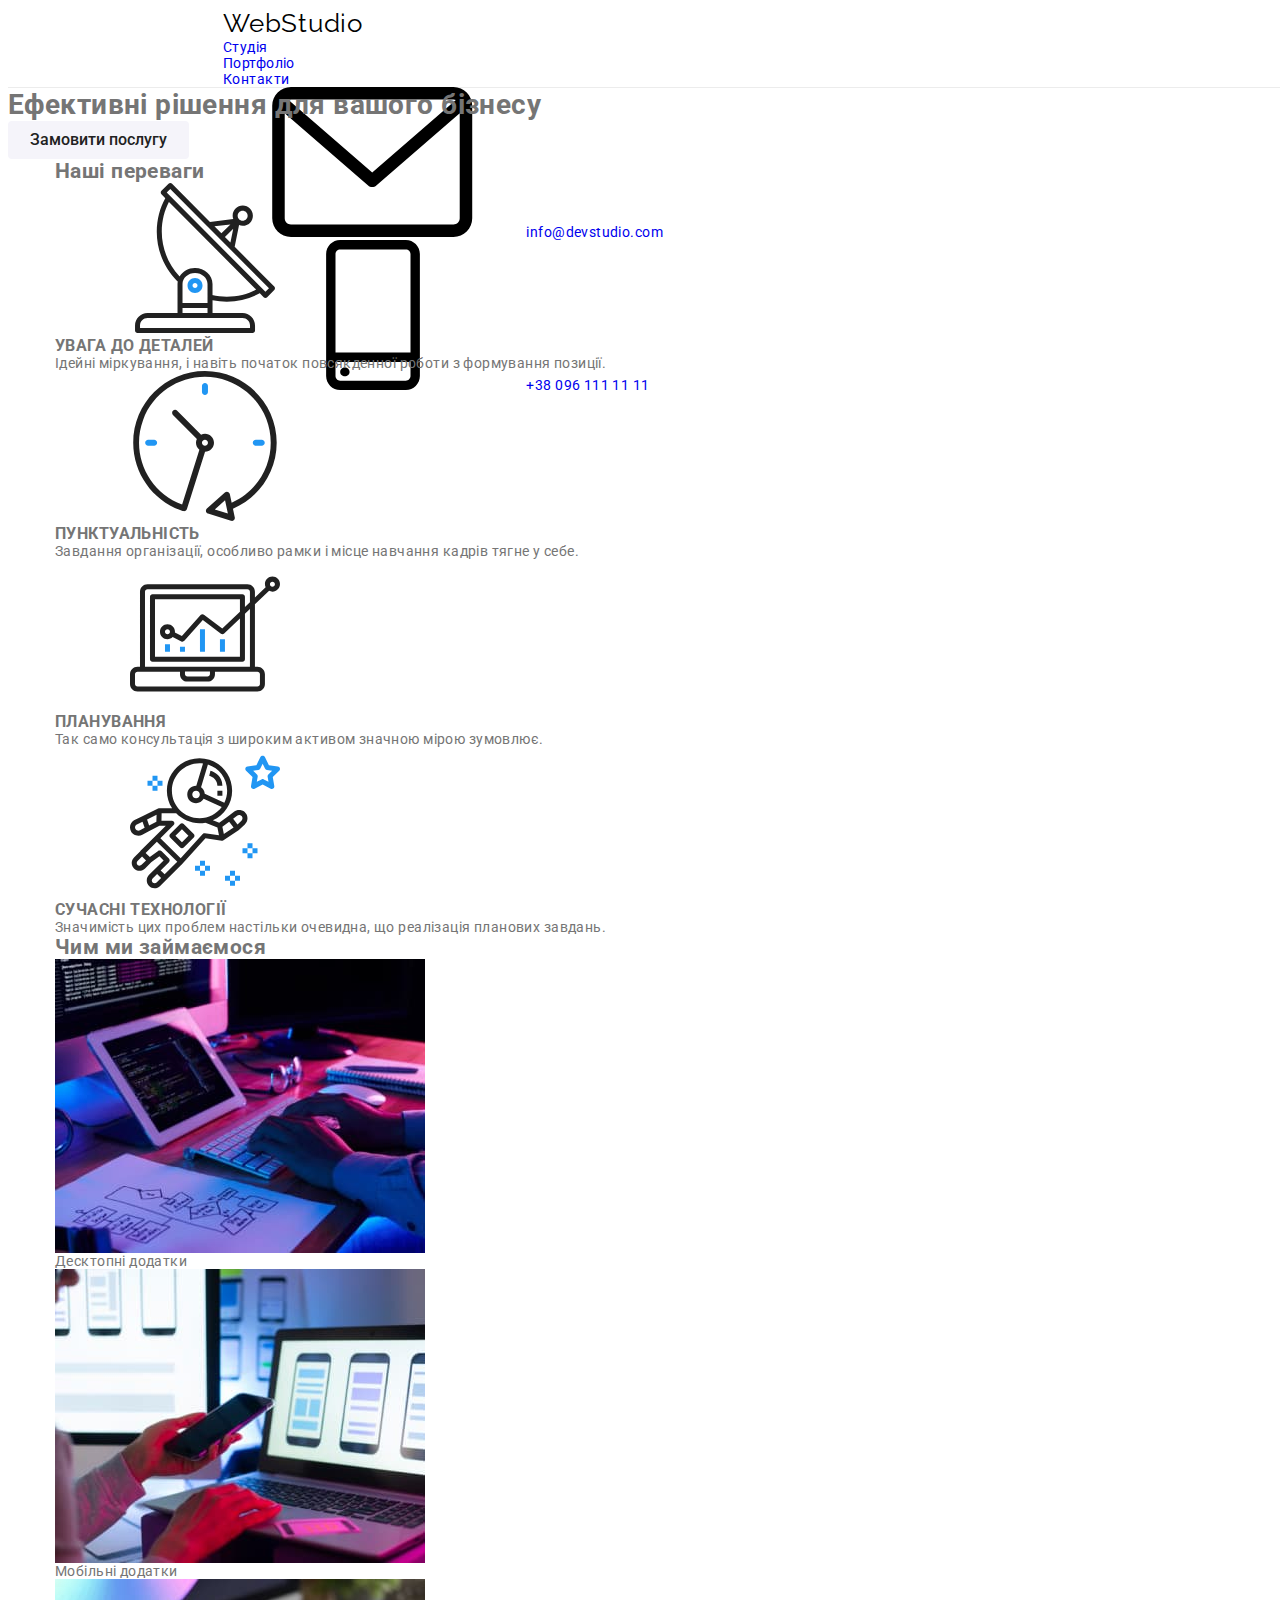
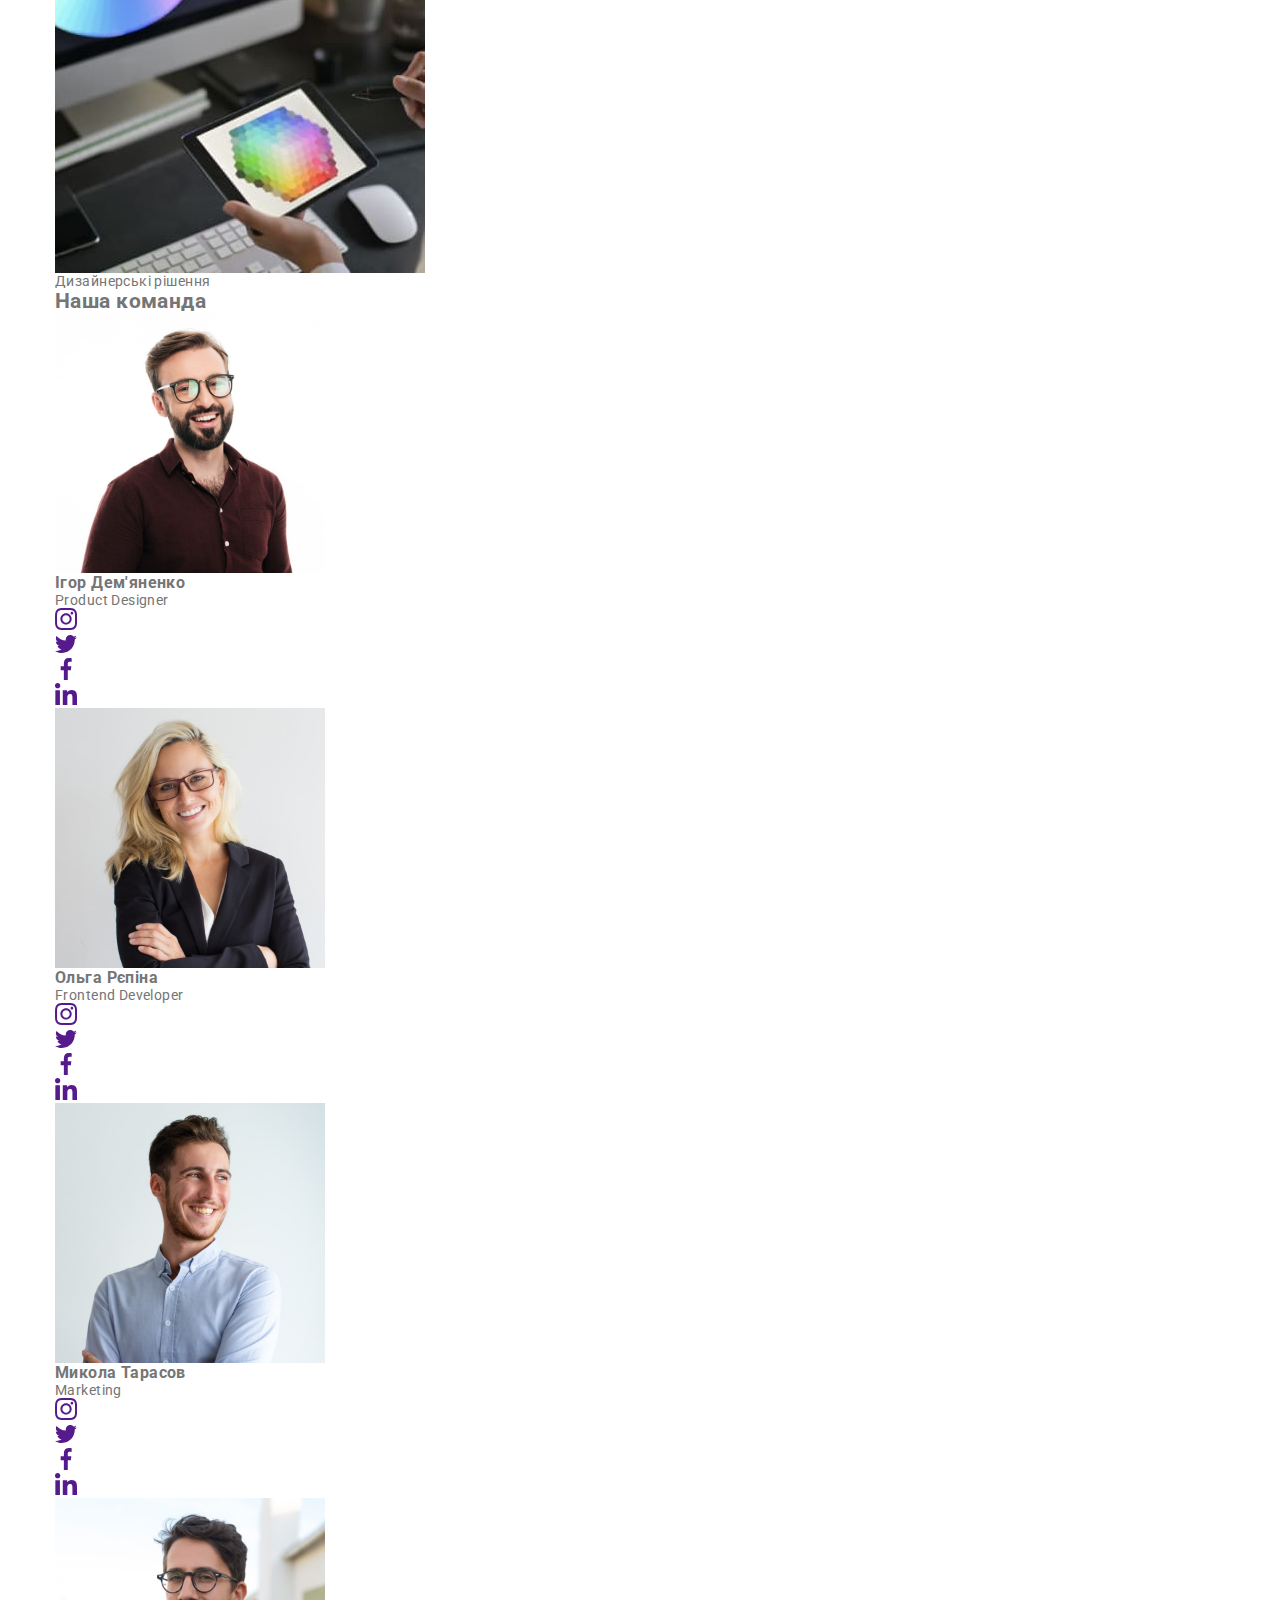
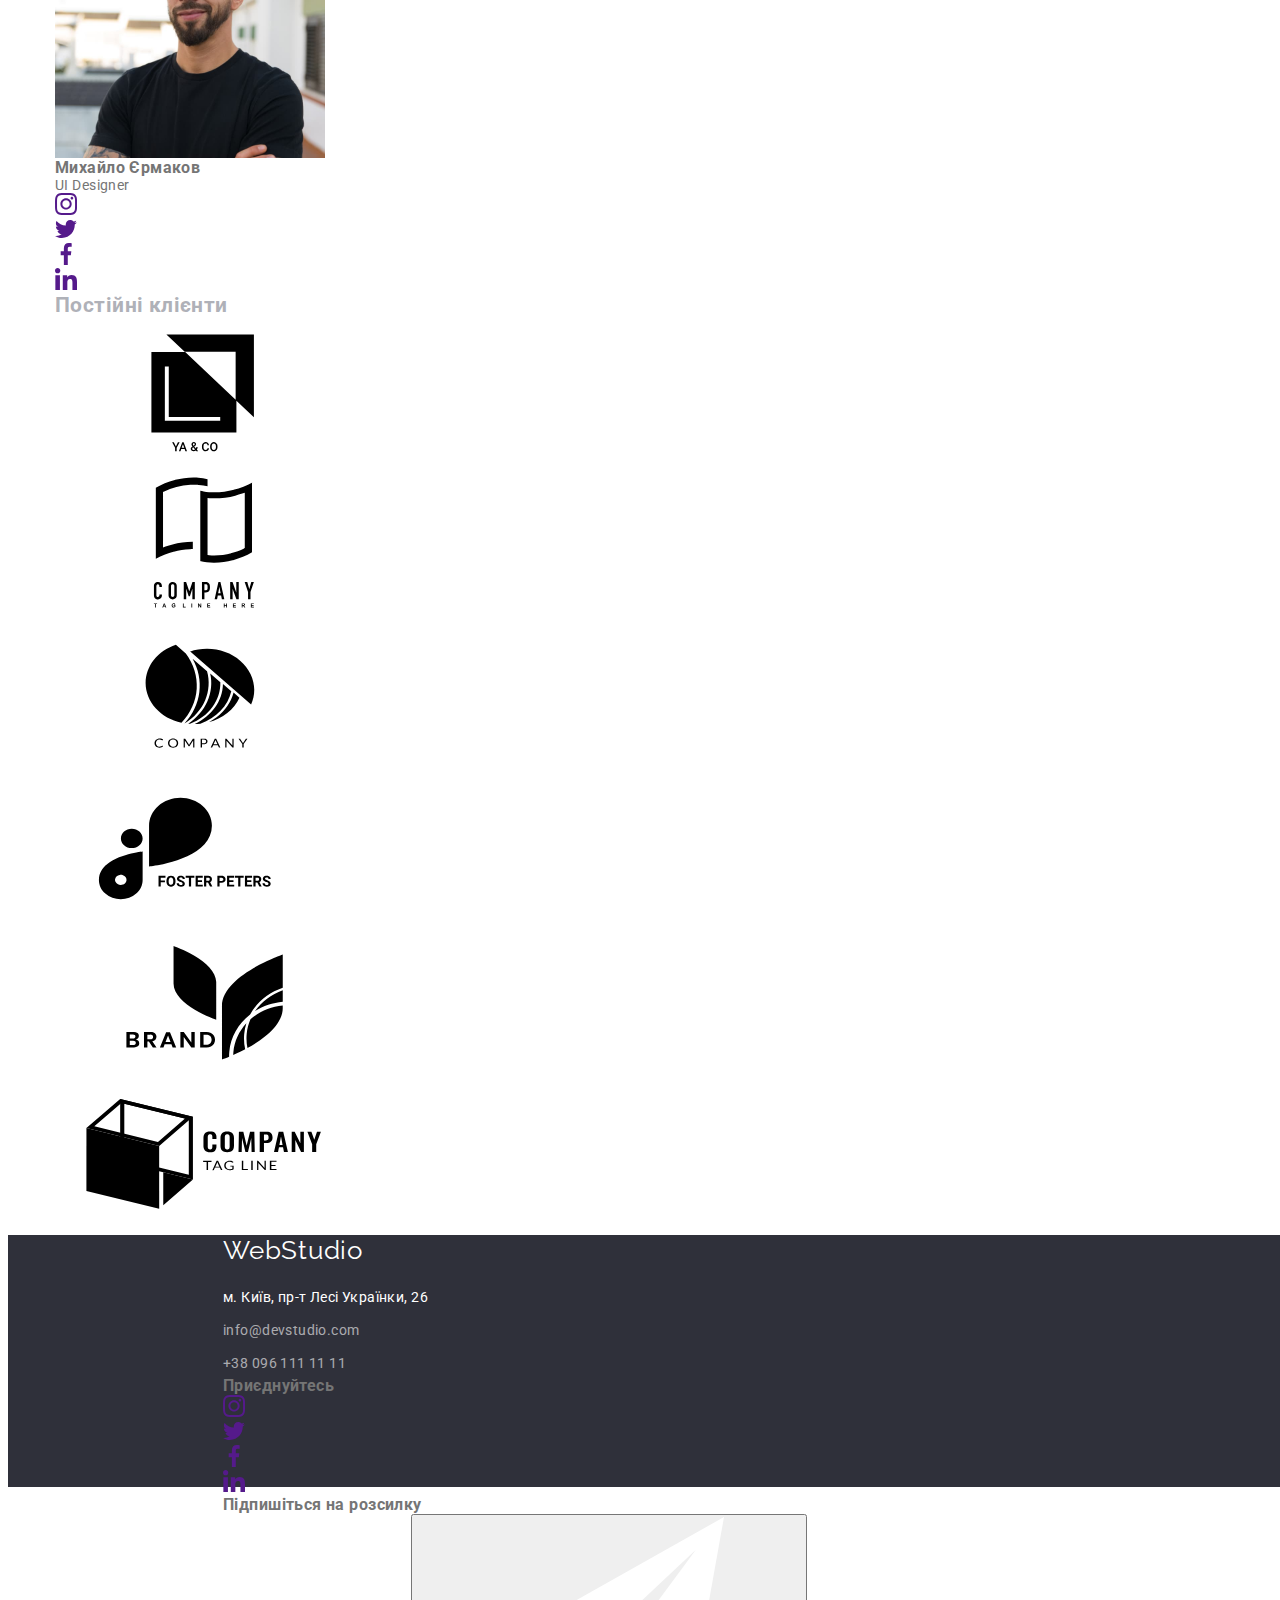
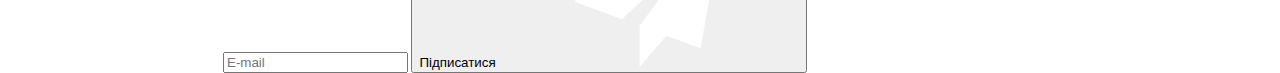
==== index.html @ 5d56b251 "add" ====
<!DOCTYPE html>
<html lang="uk-UA">
  <head>
    <meta charset="utf-8" />
    <meta name="viewport" content="width=device-width, initial-scale=1" />
    <title>Студія</title>
    <link rel="preconnect" href="https://fonts.googleapis.com" />
    <link rel="preconnexct" href="https://fonts.gstatic.com" crossorigin />
    <link
      href="https://fonts.googleapis.com/css2?family=Raleway:wght@700&family=Roboto:wght@400;500;700;900&display=swap"
      rel="stylesheet"
    />
    <link
      rel="stylesheet"
      href="https://cdnjs.cloudflare.com/ajax/libs/modern-normalize/1.1.0/modern-normalize.min.css"
      integrity="sha512-wpPYUAdjBVSE4KJnH1VR1HeZfpl1ub8YT/NKx4PuQ5NmX2tKuGu6U/JRp5y+Y8XG2tV+wKQpNHVUX03MfMFn9Q=="
      crossorigin="anonymous"
      referrerpolicy="no-referrer"
    />
    <link rel="stylesheet" href="./css/main.css" />
  </head>

  <body>
    <header class="headerr">
      <div class="container container--flex">
        <nav class="nav">
          <a lang="en" href="./index.html" class="logo"><span class="logo__accent">Web</span>Studio</a>
          <ul class="nav__ul">
            <li class="nav__item"><a href="./index.html" class="nav__link  nav__link--choice">Студія</a></li>
            <li class="nav__item"><a href="./portfolio.html" class="nav__link ">Портфоліо</a></li>
            <li class="nav__item"><a href="./portfolio.html" class="nav__link ">Контакти</a></li>
          </ul>
        </nav>
        <ul class="connection">
          <li class="nav__item">
            <a href="mailto:info@devstudio.com" class="connection__link">
              <svg class="connection__mail">
                <use href="./img/symbol-defs.svg#icon-mail"></use>
              </svg>
              info@devstudio.com</a>
          </li>
          <li class="nav__item">
            <a href="tel:+380961111111" class="connection__link">
              <svg class="connection__tel">
                <use href="./img/symbol-defs.svg#icon-smartphone"></use>
              </svg>
              +38 096 111 11 11</a>
          </li>
        </ul>
      </div>
    </header>

    <main>
      <section class="hero">
        <h1 class="hero__title">
          Ефективні рішення для
          вашого бізнесу
        </h1>
        <button data-modal-open type="button" class="button button--primary">Замовити послугу</button>
      </section>

      <div data-modal class="backdrop is-hidden">
        <div class="modal">
          <button class="button-svg" data-modal-close>
            <svg class="modal__exit">
              <use href="./img/symbol-defs.svg#icon-close"></use>
            </svg>
          </button>
          <div class="modal__div">
            <form class="modal__form">
              <h3 class="modal__title">Залиште свої дані, ми вам передзвонимо</h3>
              <label class="modal__label"
                >Ім'я
                <input type="text" class="modal__input" name="modal-name" />
                <svg class="modal__name">
                  <use href="./img/symbol-defs.svg#icon-person-black"></use>
                </svg>
              </label>

              <label class="modal__label"
                >Телефон
                <input type="tel" class="modal__input" name="modal-tel" />
                <svg class="modal__phone">
                  <use href="./img/symbol-defs.svg#icon-phone-black"></use>
                </svg>
              </label>

              <label class="modal__label"
                >Пошта
                <input type="email" class="modal__input" name="modal-mail" />
                <svg class="modal__email">
                  <use href="./img/symbol-defs.svg#icon-email-black"></use>
                </svg>
              </label>

              <label class="modal__label"
                >Коментар
                <textarea
                  type="comment"
                  class="modal__textarea"
                  name="modal-comment"
                  placeholder="Введіть текст"
                ></textarea>
              </label>

              <label class="modal__box">
                <input class="modal__check" type="checkbox" name="checkbox-input" />
                <span class="modal__svg"></span>
                Погоджуюся з розсилкою та приймаю <a class="modal__link" href="">Умови договору</a>
              </label>

              <button type="submit" class="form-but">Відправити</button>
            </form>
          </div>
        </div>
      </div>

      <section class="work">
        <div class="container">
          <h2 class="work__title visually-hidden">Наші переваги</h2>
          <ul class="work__ul">
            <li class="work__items work__items--antenna">
              <svg class="work__svg">
                <use href="./img/symbol-defs.svg#icon-antenna"></use>
              </svg>
              <h3 class="work__virtues">УВАГА ДО ДЕТАЛЕЙ</h3>
              <p class="work__text">
                Ідейні міркування, і навіть початок повсякденної роботи з формування позиції.
              </p>
            </li>
            <li class="work__items work__items--clock">
              <svg class="work__svg">
                <use href="./img/symbol-defs.svg#icon-clock"></use>
              </svg>
              <h3 class="work__virtues">ПУНКТУАЛЬНІСТЬ</h3>
              <p class="work__text">
                Завдання організації, особливо рамки і місце навчання кадрів тягне у себе.
              </p>
            </li>
            <li class="work__items work__items--diagram">
              <svg class="work__svg">
                <use href="./img/symbol-defs.svg#icon-diagram"></use>
              </svg>
              <h3 class="work__virtues">ПЛАНУВАННЯ</h3>
              <p class="work__text">
                Так само консультація з широким активом значною мірою зумовлює.
              </p>
            </li>
            <li class="work__items work__items--astronaut">
              <svg class="work__svg">
                <use href="./img/symbol-defs.svg#icon-astronaut"></use>
              </svg>
              <h3 class="work__virtues">СУЧАСНІ ТЕХНОЛОГІЇ</h3>
              <p class="work__text">
                Значимість цих проблем настільки очевидна, що реалізація планових завдань.
              </p>
            </li>
          </ul>
        </div>
      </section>

      <section class="about">
        <div class="container">
          <h2 class="about__title">Чим ми займаємося</h2>
          <ul class="about__ul">
            <li class="about__item">
              <img src="./img/box_1.jpg" alt="Монітор" width="370" />
              <p class="about__text">Десктопні додатки</p>
            </li>
            <li class="about__item">
              <img src="./img/box_2.jpg" alt="Телефон" width="370" />
              <p class="about__text">Мобільні додатки</p>
            </li>
            <li class="about__item">
              <img src="./img/box_3.jpg" alt="Планшет" width="370" />
              <p class="about__text">Дизайнерські рішення</p>
            </li>
          </ul>
        </div>
      </section>

      <section class="team">
        <div class="container">
          <h2 class="team__title">Наша команда</h2>
          <ul class="team__ul">
            <li class="team__item">
              <img src="./img/team_card_1.jpg" class="no-gap" alt="Ігор Демяненко" width="270" />
              <h3 class="team__name">Ігор Дем'яненко</h3>
              <p class="team__position">Product Designer</p>
              <ul class="internet">
                <li class="">
                  <a href="" class="internet__insta">
                    <svg class="svg">
                      <use href="./img/symbol-defs.svg#icon-instagram"></use>
                    </svg>
                  </a>
                </li>
                <li class="">
                  <a href="" class="internet__twit">
                    <svg class="svg">
                      <use href="./img/symbol-defs.svg#icon-twitter"></use>
                    </svg>
                  </a>
                </li>
                <li class="">
                  <a href="" class="internet__face">
                    <svg class="svg">
                      <use href="./img/symbol-defs.svg#icon-facebook"></use>
                    </svg>
                  </a>
                </li>
                <li class="">
                  <a href="" class="internet__link">
                    <svg class="svg">
                      <use href="./img/symbol-defs.svg#icon-linkedin"></use>
                    </svg>
                  </a>
                </li>
              </ul>
            </li>
            <li class="team__item">
              <img src="./img/team_card_2.jpg" class="no-gap" alt="Ольга Рєпіна" width="270" />
              <h3 class="team__name">Ольга Рєпіна</h3>
              <p class="team__position">Frontend Developer</p>
              <ul class="internet">
                <li class="">
                  <a href="" class="internet__insta">
                    <svg class="svg">
                      <use href="./img/symbol-defs.svg#icon-instagram"></use>
                    </svg>
                  </a>
                </li>
                <li class="">
                  <a href="" class="internet__twit">
                    <svg class="svg">
                      <use href="./img/symbol-defs.svg#icon-twitter"></use>
                    </svg>
                  </a>
                </li>
                <li class="">
                  <a href="" class="internet__face">
                    <svg class="svg">
                      <use href="./img/symbol-defs.svg#icon-facebook"></use>
                    </svg>
                  </a>
                </li>
                <li class="">
                  <a href="" class="internet__link">
                    <svg class="svg">
                      <use href="./img/symbol-defs.svg#icon-linkedin"></use>
                    </svg>
                  </a>
                </li>
              </ul>
            </li>
            <li class="team__item">
              <img src="./img/team_card_3.jpg" class="no-gap" alt="Микола Тарасов" width="270" />
              <h3 class="team__name">Микола Тарасов</h3>
              <p class="team__position">Marketing</p>
              <ul class="internet">
                <li class="">
                  <a href="" class="internet__insta">
                    <svg class="svg">
                      <use href="./img/symbol-defs.svg#icon-instagram"></use>
                    </svg>
                  </a>
                </li>
                <li class="">
                  <a href="" class="internet__twit">
                    <svg class="svg">
                      <use href="./img/symbol-defs.svg#icon-twitter"></use>
                    </svg>
                  </a>
                </li>
                <li class="">
                  <a href="" class="internet__face">
                    <svg class="svg">
                      <use href="./img/symbol-defs.svg#icon-facebook"></use>
                    </svg>
                  </a>
                </li>
                <li class="">
                  <a href="" class="internet__link">
                    <svg class="svg">
                      <use href="./img/symbol-defs.svg#icon-linkedin"></use>
                    </svg>
                  </a>
                </li>
              </ul>
            </li>
            <li class="team__item">
              <img src="./img/team_card_4.jpg" class="no-gap" alt="Михайло Єрмаков" width="270" />
              <h3 class="team__name">Михайло Єрмаков</h3>
              <p class="team__position">UI Designer</p>
              <ul class="internet">
                <li class="">
                  <a href="" class="internet__insta">
                    <svg class="svg">
                      <use href="./img/symbol-defs.svg#icon-instagram"></use>
                    </svg>
                  </a>
                </li>
                <li class="">
                  <a href="" class="internet__twit">
                    <svg class="svg">
                      <use href="./img/symbol-defs.svg#icon-twitter"></use>
                    </svg>
                  </a>
                </li>
                <li class="">
                  <a href="" class="internet__face">
                    <svg class="svg">
                      <use href="./img/symbol-defs.svg#icon-facebook"></use>
                    </svg>
                  </a>
                </li>
                <li class="">
                  <a href="" class="internet__link">
                    <svg class="svg">
                      <use href="./img/symbol-defs.svg#icon-linkedin"></use>
                    </svg>
                  </a>
                </li>
              </ul>
            </li>
          </ul>
        </div>
      </section>

      <section class="clients">
        <div class="container">
          <h2 class="clients__title">Постійні клієнти</h2>
          <ul class="clients__ul">
            <li class="clients__item">
              <a class="clients__link" href="">
                <svg class="clients__svg">
                  <use href="./img/symbol-defs.svg#icon-Logo1"></use>
                </svg>
              </a>
            </li>
            <li class="clients__item">
              <a class="clients__link" href="">
                <svg class="clients__svg">
                  <use href="./img/symbol-defs.svg#icon-Logo2"></use>
                </svg>
              </a>
            </li>
            <li class="clients__item">
              <a class="clients__link" href="">
                <svg class="clients__svg">
                  <use href="./img/symbol-defs.svg#icon-Logo3"></use>
                </svg>
              </a>
            </li>
            <li class="clients__item">
              <a class="clients__link" href="">
                <svg class="clients__svg">
                  <use href="./img/symbol-defs.svg#icon-Logo4"></use>
                </svg>
              </a>
            </li>
            <li class="clients__item">
              <a class="clients__link" href="">
                <svg class="clients__svg">
                  <use href="./img/symbol-defs.svg#icon-Logo5"></use>
                </svg>
              </a>
            </li>
            <li class="clients__item">
              <a class="clients__link" href="">
                <svg class="clients__svg">
                  <use href="./img/symbol-defs.svg#icon-Logo6"></use>
                </svg>
              </a>
            </li>
          </ul>
        </div>
      </section>
    </main>

    <footer class="footerr">
      <div class="container container--box">
        <div>
          <a lang="en" href="./index.html" class="logo"><span class="logo__accent">Web</span>Studio</a>
          <address>
            <ul>
              <li><a href="https://goo.gl/maps/DPBan6ss9dVbsRmy8" class="adress" target="_blank"> м. Київ, пр-т Лесі Українки, 26</a></li>
              <li><a href="mailto:info@devstudio.com" class="contacts">info@devstudio.com</a></li>
              <li><a href="tel:+380961111111" class="contacts">+38 096 111 11 11</a></li>
            </ul>
          </address>
        </div>
        <div class="network">
          <h3 class="network__title">Приєднуйтесь</h3>
          <ul class="network__ul">
            <li class="">
              <a href="" class="network__insta">
                <svg class="svg">
                  <use href="./img/symbol-defs.svg#icon-instagram"></use>
                </svg>
              </a>
            </li>
            <li class="">
              <a href="" class="network__twit">
                <svg class="svg">
                  <use href="./img/symbol-defs.svg#icon-twitter"></use>
                </svg>
              </a>
            </li>
            <li class="">
              <a href="" class="network__face">
                <svg class="svg">
                  <use href="./img/symbol-defs.svg#icon-facebook"></use>
                </svg>
              </a>
            </li>
            <li class="">
              <a href="" class="network__linked">
                <svg class="svg">
                  <use href="./img/symbol-defs.svg#icon-linkedin"></use>
                </svg>
              </a>
            </li>
          </ul>
        </div>
      
        <form class="letter">
          <h3 class="letter__title">Підпишіться на розсилку</h3>
          <div class="letter__field">
            <label for="form-mail" class="letter__label"></label>
            <input type="email" class="letter__input" name="form-mail" placeholder="E-mail" />
            <button type="submit" class="letter__button">
              Підписатися
              <svg class="letter__svg">
                <use href="./img/symbol-defs.svg#icon-send"></use>
              </svg>
            </button>
          </div>
        </form>
        </div>
      </div>
    </footer>
    <script src="./js/modal.js"></script>
  </body>
</html>
---- css/main.css ----
:root {
    --primary-text-color: #757575;
    --title-text-color: #212121;
    --accent-color: #2196F3;
    --background-color-h1: #ffffff;
    --hero-color: #2F303A;
    --background-color: #F5F4FA;
    --logo-color: #000000;
    --transparent-color: rgba(255, 255, 255, 0.6);
    --border-color: #EEEEEE;
    --gradient-color: rgba(47, 48, 58, 0.4);
    --clients-color: rgb(175, 177, 184);
    --icons: rgba(255, 255, 255, 0.1);
    --animation: cubic-bezier(0.4, 0, 0.2, 1);
    --animation-color: rgba(33, 150, 243, 0.9);
    --backdrop: rgba(0, 0, 0, 0.2);
    --modal-color-svg: rgba(33, 33, 33, 1);
    --modal-input-color: rgba(33, 33, 33, 0.2);
    --border-header: rgba(236, 236, 236, 1);
}


body {
    color: var(--primary-text-color);
    background-color: var(--background-color-h1);
    font-family: Roboto, sans-serif;
    font-size: 14px;
    letter-spacing: 0.03em;
}

ul {
    list-style: none;
    margin: 0;
    padding-left: 0;
    padding-right: 0;
}

a {
    text-decoration: none;
}

pre {
    margin: 0;
}

html {
    box-sizing: border-box;
}

*,
*::before,
*::after {
    box-sizing: border-box;
}

h1,
h2,
h3,
h4,
h5,
h6,
p {
    margin: 0;
}

img {
    display: block;
    max-width: 100%;
    height: auto;
}

button {
    outline: none;
}




 /*Header*/


.link-connection {
    color: var(--primary-text-color);
    display: flex;
    padding-top: 32px;
    padding-bottom: 32px;
    font-weight: 500;
    line-height: 1.14;
    letter-spacing: 0.02em;
    text-decoration: none;
    align-items: center;
    transition: color 250ms var(--animation);
}

.contacts {
    line-height: 1.7;
    color: var(--transparent-color);
    font-style: normal;
    margin-top: 9px;
    display: inline-block;
    transition: color 250ms var(--animation);
}

 .link:hover,
 .link:focus,
 .contacts:hover,
 .contacts:focus,
 .link-connection:hover,
 .link-connection:focus,
 .adress:focus,
 .adress:hover {
     color: var(--accent-color);
 }

.link {
    color: var(--title-text-color);
    display: block;
    padding: 32px 3px;
    padding-bottom: 32px;
    font-weight: 500;
    line-height: 1.14;
    text-decoration: none;
    letter-spacing: 0.02em;
    transition: color 250ms var(--animation);
}

.logo {
    color: var(--logo-color);
    font-family: Raleway, sans-serif;
    font-size: 26px;
    line-height: 1.2;
    letter-spacing: 0.03em;
    text-decoration: none;
    margin-right: 91px;
}

.accent {
    color: var(--accent-color);
}

.section-title.visually-hidden,
.project-title.visually-hidden {
    position: absolute;
    width: 1px;
    height: 1px;
    margin: -1px;
    border: 0;
    padding: 0;
    white-space: nowrap;
    clip-path: inset(100%);
    clip: rect(0 0 0 0);
    overflow: hidden;
}

.section-title {
    color: var(--title-text-color);
    font-size: 36px;
    line-height: 1.16;
    text-align: center;
    margin-top: 0;
    margin-bottom: 50px;
}


.headerr {
    width: 1600px;
    height: 80px;
    margin: 0 auto;
    border-bottom-width: 1px;
    border-bottom-style: solid;
    border-bottom-color: var(--border-header);
}

.container {
    padding-left: 15px;
    padding-right: 15px;
    margin: 0 auto;
    width: 1200px;
}

.container-box {
    display: flex;
    padding-left: 15px;
    padding-right: 15px;
    margin: 0 auto;
    width: 1200px;
}

.connection-nav {
    display: flex;
    margin-left: auto;
}

.ul-nav {
    display: flex;
}

.ul-nav .item+.item {
    margin-left: 50px;
}


.connection-nav .item+.item {
    margin-left: 30px;
}

.site-nav {
    display: flex;
    align-items: center;
}

.choice.current::after {
    position: absolute;
    content: "";
    background-color: var(--accent-color);
    width: 100%;
    height: 4px;
    bottom: 0;
    left: 0;
    border-radius: 2px;
    opacity: 1;
}

.link.current.choice {
    color: var(--accent-color);
    position: relative;
}




 /* Hero */


 .hero-title {
    color: var(--background-color-h1);
    font-weight: 900;
    font-size: 44px;
    line-height: 1.36;
    letter-spacing: 0.06em;
    text-transform: uppercase;
    margin-bottom: 30px;
    margin-top: 0;
 }

 .section-hero {
    background-color: var(--hero-color);
    text-align: center;
    max-width: 1600px;
    width: 100%;
    height: 600px;
    padding-top: 200px;
    padding-bottom: 200px;
    margin-left: auto;
    margin-right: auto;
    background-image: 
    linear-gradient(var(--gradient-color),
    var(--gradient-color)),
    url(../img/hero.jpg);
 }




 /* Modal */

 .modal-check {
    /* appearance: none;
    position: absolute; */
    position: absolute;
    width: 1px;
    height: 1px;
    margin: -1px;
    border: 0;
    padding: 0;
    clip: rect(0 0 0 0);
    overflow: hidden;
 }

 .backdrop {
    position: fixed;
    top: 0;
    left: 0;
    width: 100%;
    height: 100%;
    z-index: 1;
    background-color: var(--backdrop);
    opacity: 1;
    transition: opacity 250ms var(--animation);
 }

 .backdrop.is-hidden .modal {
    transform: translate(-50%, -50%) scale(0.8);
 }

 .backdrop.is-hidden {
     opacity: 0;
     pointer-events: none;
 }

 .modal {
    position: absolute;
    width: 528px;
    height: 581px;
    transform: translate(-50%, -50%) scale(1);
    top: 50%;
    left: 50%;
    background-color: var(--background-color-h1);
    box-shadow: 0px 1px 3px rgba(0, 0, 0, 0.12), 
    0px 1px 1px rgba(0, 0, 0, 0.14), 
    0px 2px 1px rgba(0, 0, 0, 0.2);
    border-radius: 4px;
}

.button-svg {
    position: absolute;
    display: flex;
    align-items: center;
    justify-content: center;
    padding: 0;
    right: 8px;
    top: 8px;
    border-radius: 50%;
    width: 30px;
    height: 30px;
    transition: color 250ms var(--animation);
    border-color:rgba(0, 0, 0, 0.1);
    background-color: var(--background-color-h1);
    cursor: pointer;
}

.svg-exit {
    fill: currentColor;
    width: 18px;
    height: 18px;
}

.button-svg:hover,
.button-svg:focus {
    color: var(--accent-color);
}

input:focus-within ~ .svg-name,
input:focus-within ~ .svg-phone,
input:focus-within ~ .svg-email {
    color: var(--accent-color);
}

.modal-label {
   width: 100%;
   position: relative; 
   margin-top: 10px; 
}

.form-modal {
    display: flex;
    flex-direction: column;
    align-items: center;
    padding: 40px;
}

.modal-input {
    margin-top: 4px;
    position: relative;
    width: 100%;
    height: 40px;
    border: 1px solid var(--modal-input-color);
    border-radius: 4px;
    padding-left: 42px;
    margin-left: 0;
    margin-right: 0;
}

.modal-textarea {
    width: 100%;
    height: 120px;
    resize: none;
    border: 1px solid var(--modal-input-color);
    border-radius: 4px;
    margin-top: 4px;
    margin-bottom: 17px;
    padding: 12px 16px;
}

.modal-title { 
    font-weight: 700;
    font-size: 20px;
    line-height: 1.15;
    text-align: center;
    color: var(--title-text-color);
}

.svg-email,
.svg-phone,
.svg-name {
    fill: currentColor;
    position: absolute;
    width: 18px;
    height: 18px;
    bottom: 11px;
    left: 12px;
    color: var(--modal-color-svg);
    transition: fill 250ms var(--animation);
}


.svg-checkbox {
    display: inline-block;
    align-items:center;
    vertical-align:sub;
    border: 2px solid var(--title-text-color);
    border-radius: 2px;
    margin-right: 7px;
    width: 16px;
    height: 15px;
    background-image: url(../img/check.svg);
}

.modal-check:checked + .svg-checkbox {
    background-color: var(--accent-color);
    border-color: var(--accent-color);
    background-origin: border-box;
 }

 .modal-check:focus + .svg-checkbox {
    border: 2.5px solid var(--accent-color);
    border-radius: 2px;
    width: 16px;
    height: 15px; 
 }

.modal-textarea:focus,
.modal-input:focus,
.href:focus {
    border: 1px solid var(--accent-color);
}

.href,
.modal-check,
.modal-textarea,
.modal-input {
    outline: none;
    transition: border-color 250ms var(--animation);
}

.href {
    color: var(--accent-color);
    text-decoration: underline;
}






/* Tel and mail */


.svg-mail {
    fill: currentColor;
    width: 16px;
    height: 12px;
    margin-right: 10px;
}

.svg-tel {
    fill: currentColor;
    width: 10px;
    height: 16px;
    margin-right: 10px;
}



/* Наші переваги */


.svg-work {
    fill: currentColor;
    width: 70px;
    height: 70px;
    margin: 25px 100px;
}

.icon-astronaut,
.icon-diagram,
.icon-antenna,
.icon-clock {
    background-color: var(--background-color);
    width: 270px;
    height: 120px;
    border-radius: 4px;
}

.section-work {
    padding-top: 94px;
    padding-bottom: 0;
    height: 342px;
}

.flex-text:nth-child(4n) {
    margin-right: 0;
}

.work-flex {
    display: flex;
}

.flex-text {
    width: 270px;
    margin-right: 30px;
}

.work-flex {
    display: flex;
}

.flex-text {
    width: 270px;
    margin-right: 30px;
}

.work-title {
    color: var(--title-text-color);
    font-size: 14px;
    line-height: 1.14;
    text-transform: uppercase;
    margin-top: 30px;
    margin-bottom: 10px;
}

.work-text {
    line-height: 1.7;
    margin-top: 0px;
    margin-bottom: 0;
}



/* Чим займаємось */


.about-flex {
    display: flex;
    justify-content: space-between;
}

.position-img {
    position: relative;
    display: flex;
    justify-content: center;
}

.title-position {
    position: absolute;
    color: var(--border-color); 
    font-weight: 700;
    line-height: 1.14;
    text-transform: uppercase;
    bottom: 0;
    margin: 0;
    width: 100%;
    height: 70px;
    opacity: 0.8;
    background-color: #2F303A;
    display: flex;
    align-items: center;
    justify-content: center;
}

.flex-img {
    position: relative;
    width: 370px;
    height: 294px;
}

.section-about {
    padding-top: 94px;
    padding-bottom: 94px;
}




/* Team */


.team-name {
    color: var(--title-text-color);
    font-weight: 500;
    font-size: 16px;
    line-height: 1.19;
    margin-top: 30px;
    margin-bottom: 10px;
    text-align: center;
}

.team-position {
    font-size: 16px;
    line-height: 1.19;
    text-align: center;
    margin-bottom: 16px;
    margin-top: 10px;
}


.section-team {
    background-color: var(--background-color);
    padding-top: 94px;
    padding-bottom: 94px;
}

.icon-link,
.icon-face,
.icon-twit,
.icon-insta {
    display: flex;
    align-items: center;
    justify-content: center;
    color:var(--clients-color);
    width: 44px;
    height: 44px;
    border-radius: 50%;
    transition: color 250ms var(--animation),
    background-color 250ms var(--animation);
}

.insta:hover,
.twit:hover,
.face:hover,
.linked:hover,
.insta:focus,
.twit:focus,
.face:focus,
.linked:focus,
.icon-link:focus,
.icon-face:focus,
.icon-twit:focus,
.icon-insta:focus,
.icon-link:hover,
.icon-face:hover,
.icon-twit:hover,
.icon-insta:hover {
    color:var(--background-color-h1);
    background-color: var(--accent-color);
}


.icon-link:focus,
.icon-face:focus,
.icon-twit:focus,
.icon-insta:focus {
    outline: none;
}

.svg {
    fill: currentColor;
    width: 22px;
    height: 22px;
    /* margin-left: 11px;
    margin-top: 11px;   */
}

.icon-insta {
    margin-right: 10px;
    margin-left: 32px;
}

.team-flex {
    display: flex;
}

.flex-name:nth-child(4n) {
    margin-right: 0;
}

.flex-name {
    width: 270px;
    padding-bottom: 30px;
    margin-right: 30px;
    border-radius: 0px 0px 4px 4px;
    box-shadow: 0px 1px 3px rgba(0, 0, 0, 0.12), 0px 1px 1px rgba(0, 0, 0, 0.14), 0px 2px 1px rgba(0, 0, 0, 0.2);
}




/* Clients */


.section-clients {
    padding-top: 94px;
    padding-bottom: 94px;
}

.svg-clients {
    fill: #AFB1B8;
    width: 106px;
    height: 60px;
}

.flex-pic {
    display: flex;
    justify-content: center;
    align-items: center;
    width: 170px;
    height: 92px;
    border-radius: 4px;
    border: 1px solid;
    border-color: var(--clients-color);
    transition: border-color 250ms var(--animation);
}

.clients {
    display: flex;
    width: 100%;
    height: 100%;
    justify-content: center;
    align-items: center;
    /* padding: 15px 30px; */
    color: var(--clients-color);
    transition: color 250ms var(--animation);
}


.clients:hover,
.clients:focus {
    border-color: var(--accent-color);
    outline: 1px solid #2196F3;
}


.clients:hover .svg-clients,
.clients:focus .svg-clients {
    fill: var(--accent-color);
}


.clients {
    outline: none;
    border-radius: 4px;
}


.clients-flex {
    display: flex;
    justify-content: space-between;
}




/* Button */


.button.primary {
    color: var(--background-color-h1);
    background-color: var(--accent-color);
    min-width: 216px;
    height: 50px;
    border-radius: 4px;
    font-weight: 700;
    font-size: 16px;
    line-height: 1.87;
    text-align: center;
    letter-spacing: 0.06em;
}


.form-but {
    color: var(--background-color-h1);
    background-color: var(--accent-color);
    margin-top: 30px;
    width: 200px;
    height: 50px;
    border-radius: 4px;
    font-weight: 700;
    font-size: 16px;
    line-height: 1.87;
    letter-spacing: 0.06em;
    display: flex;
    align-items: center;
    justify-content: center;
    border: none;
    cursor: pointer;
    /* можно об'єднати з нижнім ботом */
}

.form-button {
    color: var(--background-color-h1);
    background-color: var(--accent-color);
    margin: 0;
    padding: 0;
    width: 200px;
    height: 50px;
    border-radius: 4px;
    font-weight: 700;
    font-size: 16px;
    line-height: 1.87;
    letter-spacing: 0.06em;
    display: flex;
    align-items: center;
    justify-content: center;
    border: none;
    cursor: pointer;
}


.button {
    color: var(--title-text-color);
    height: 38px;
    min-width: 67px;
    padding: 6px 22px;
    font-family: inherit;
    background-color: var(--background-color);
    border-radius: 4px;
    border: none;
    font-weight: 500;
    font-size: 16px;
    line-height: 1.62;
    text-align: center;
    cursor: pointer;
    transition: color 250ms var(--animation),
    background-color 250ms var(--animation),
    filter 250ms var(--animation);
}

.form-button:hover,
.form-button:focus,
.form-button:hover,
.form-but:hover,
.form-but:focus,
.button:hover,
.button:focus {
    color: var(--background-color-h1);
    background-color: var(--accent-color);
    filter: drop-shadow(0px 4px 4px rgba(0, 0, 0, 0.25));
}

.button.active {
    color: var(--background-color-h1);
    background-color: var(--accent-color);
    filter: drop-shadow(0px 4px 4px rgba(0, 0, 0, 0.25));
}

.flex-inp {
    margin-right: 8px;
}

.botton-flex {
    display: flex;
    justify-content: center;
    margin-bottom: 50px;
    
}

.form-button:active,
.button:active {
    box-shadow: inset 3px 3px 3px 3px hsla(0, 0%, 0%, .3);
}




/* Portfolio */


.ul-flex {
    display: flex;
    flex-wrap: wrap;
    justify-content: space-between;  
}

.animation-img {
    position: relative;
    overflow: hidden;
}

.flex-element:hover .animation-overlay {
    opacity: 1;
    transform: translateY(0);
}

.animation-text {
    display: inline-block;
    padding: 63px 24px; 
    margin: 0; 
    width: 370px;
    height: 294px;  
    font-size: 18px;
    line-height: 1.55;
    color: var(--background-color-h1);
}

.animation-overlay {
    position: absolute;
    width: 100%;
    height: 100%;
    top: 0px;
    right: 0px;
    transform: translateY(100%);
    opacity: 0;
    transition: opacity 250ms var(--animation),
    transform 250ms var(--animation);
    background-color: var(--animation-color);
}

.text-animation {
    padding: 20px 24px;
}

.flex-element {
    margin-bottom: 30px;
    position: relative;
    width: 370px;
    display: flex;
    justify-content: center;
    transition: box-shadow 250ms var(--animation);
    border-bottom-width: 1px;
    border-bottom-style: solid;
    border-bottom-color: var(--border-color);
    border-right-width: 1px;
    border-right-style: solid;
    border-right-color: var(--border-color);
    border-left-width: 1px;
    border-left-style: solid;
    border-left-color: var(--border-color);
}

.flex-element:hover {
    box-shadow: 1px 4px 6px rgba(181, 73, 73, 0.16),
    0px 4px 4px rgba(0, 0, 0, 0.06),
    0px 1px 1px rgba(0, 0, 0, 0.12);
}

.ul-outline:focus {
    box-shadow: 1px 4px 6px rgba(181, 73, 73, 0.16),
    0px 4px 4px rgba(0, 0, 0, 0.06),
    0px 1px 1px rgba(0, 0, 0, 0.12);   
}


.ul-outline:focus .animation-overlay {
    opacity: 1;
    transform: translateY(0);
}

.ul-outline {
    outline: none;
}

.flex-element:nth-last-child(-n+3) {
    margin-bottom: 0;
}

.flex-element:hover .animation-overlay {
    opacity: 1;
}

.project-title {
    color: var(--title-text-color);
    font-size: 18px;
    line-height: 2;
    letter-spacing: 0.06em;
    margin: 0;
}


.section-project {
    padding-top: 94px;
    padding-bottom: 94px;
}

.project-name {
    color: var(--primary-text-color);
    font-size: 16px;
    line-height: 1.88;
    margin-top: 4px;
    margin-bottom: 0;
}

.no-gap {
    display: block;
}




/* Footer */


.footerr {
    display: flex;
    width: 1600px;
    height: 252px;
    margin-left: auto;
    margin-right: auto;
    background-color: var(--hero-color);
    align-items:baseline;
}
.box-footer {
    margin-left: 215px;
}

.footerr .logo {
    color: var(--background-color-h1);
}

.form-input {
    outline: none;
}

.form-input:focus {
    border: 1px solid var(--accent-color);
    transition: border-color 250ms var(--animation);
}

.conteiner-networks {
    display: flex;
    flex-direction: column;
    margin-left: 70px;
}

.foot-title {
    color: var(--background-color-h1);
    font-weight: 700;
    line-height: 1.15;
    text-transform: uppercase;
    margin-bottom: 20px;
    margin-top: 0;
}

.adress {
    color: var(--background-color-h1);
    font-style: normal;
    line-height: 1.7;
    text-decoration: none;
    margin-top: 20px;
    display: inline-block;
}

.insta,
.twit,
.face,
.linked {
    display: flex;
    align-items: center;
    justify-content: center;
    color: var(--background-color-h1);
    width: 44px;
    height: 44px;
    border-radius: 50%;
    background-color: var(--icons);
    transition: background-color 250ms var(--animation);
}

.icon-enet {
    display: flex;
   
}

.insta,
.face,
.twit,
.icon-twit,
.icon-face {
    margin-right: 10px;
}

.icon-link {
    margin-right: 32px;
}

.form-field {
    display: flex;
    align-items: center;
}

.form {
    width: 570px;
    margin-top: 72px;
    margin-left: 93px;
}

.form-input {
    margin-right: 12px;
    width: 358px;
    height: 50px;
    padding: 15px 16px;
    border: 1px solid rgba(255, 255, 255, 0.3);
    filter: drop-shadow(0px 4px 4px rgba(0, 0, 0, 0.15));
    border-radius: 4px;
    background-color: var(--hero-color);
}

.form-title {
    margin: 0px 0px 20px;  
    font-weight: 700;
    font-size: 14px;
    line-height: 1.14;
    text-transform: uppercase;
    color: var(--background-color-h1);
}

.svg-send {
   margin-left: 10px;
   width: 24px;
   height: 24px;
}

.insta,
.twit,
.face,
.linked {
    outline: none;
    
}

.form-field .form-input:focus {
    color: white;
}
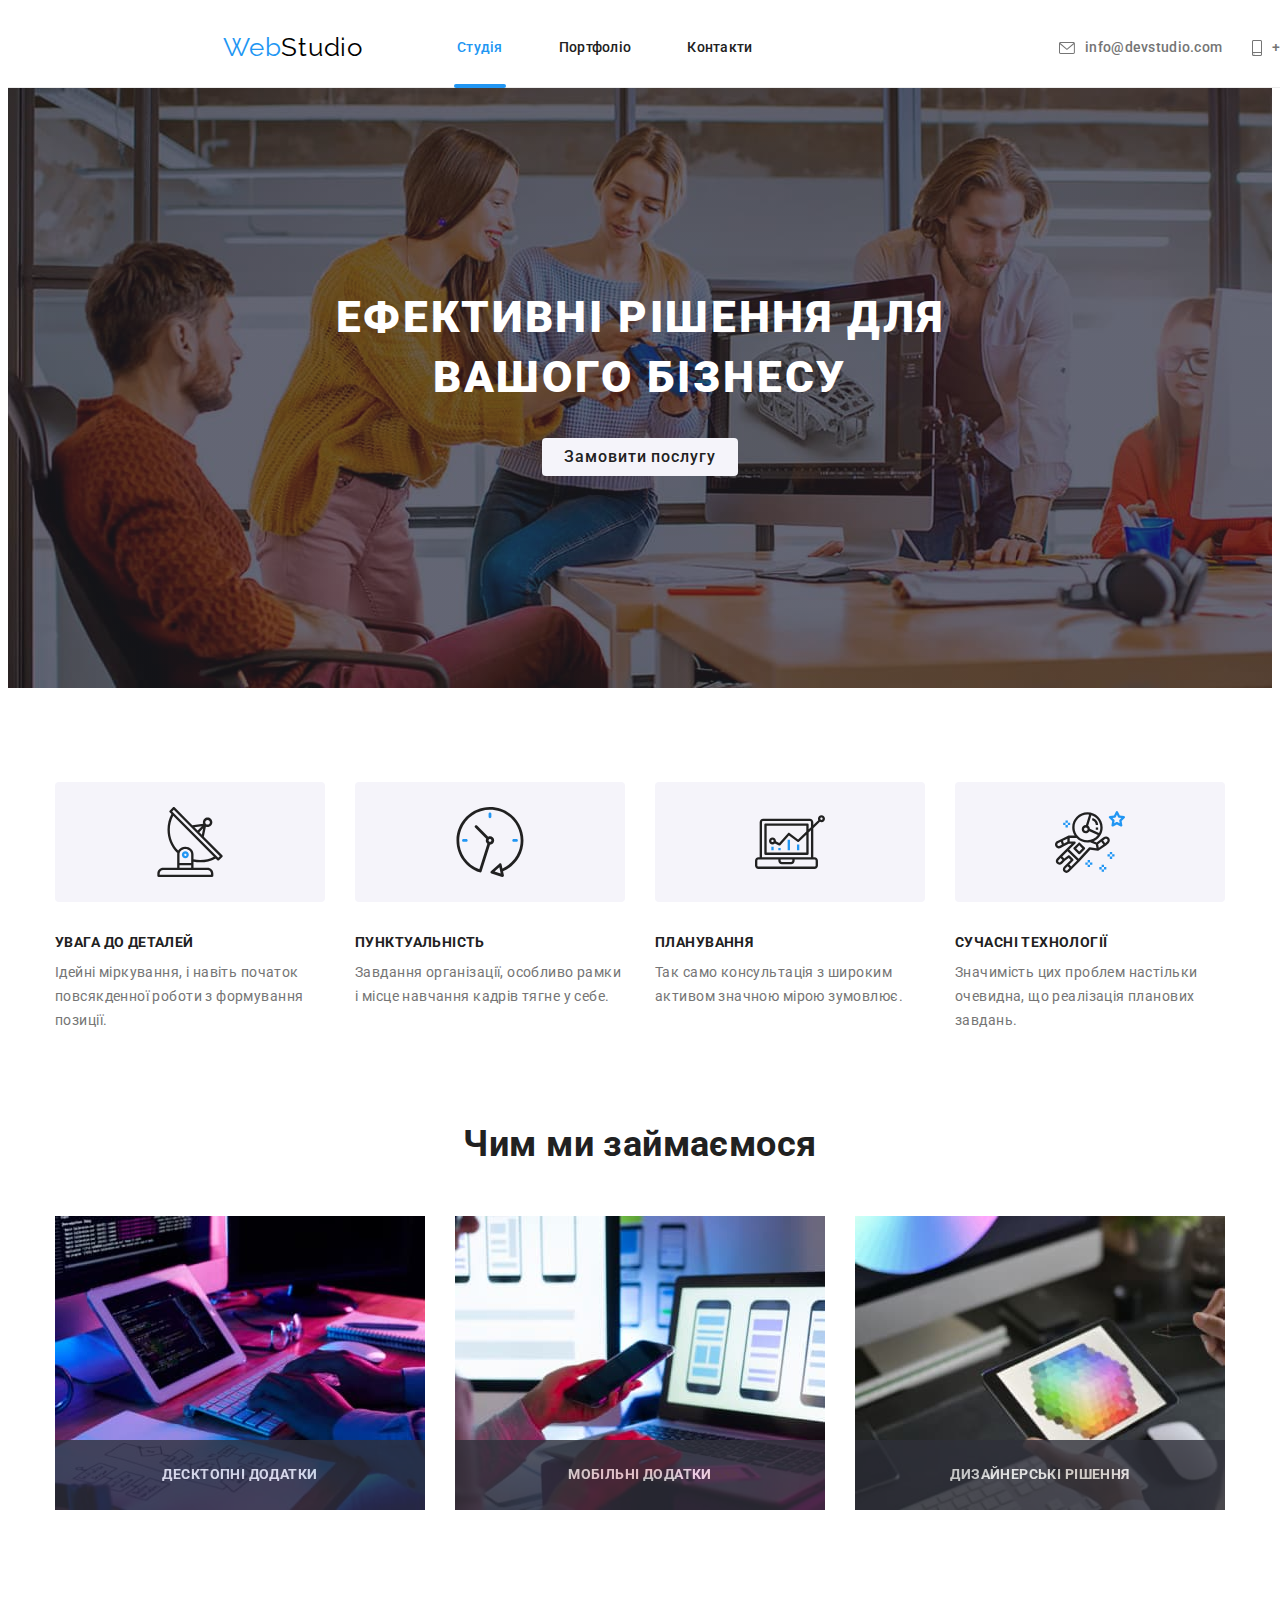
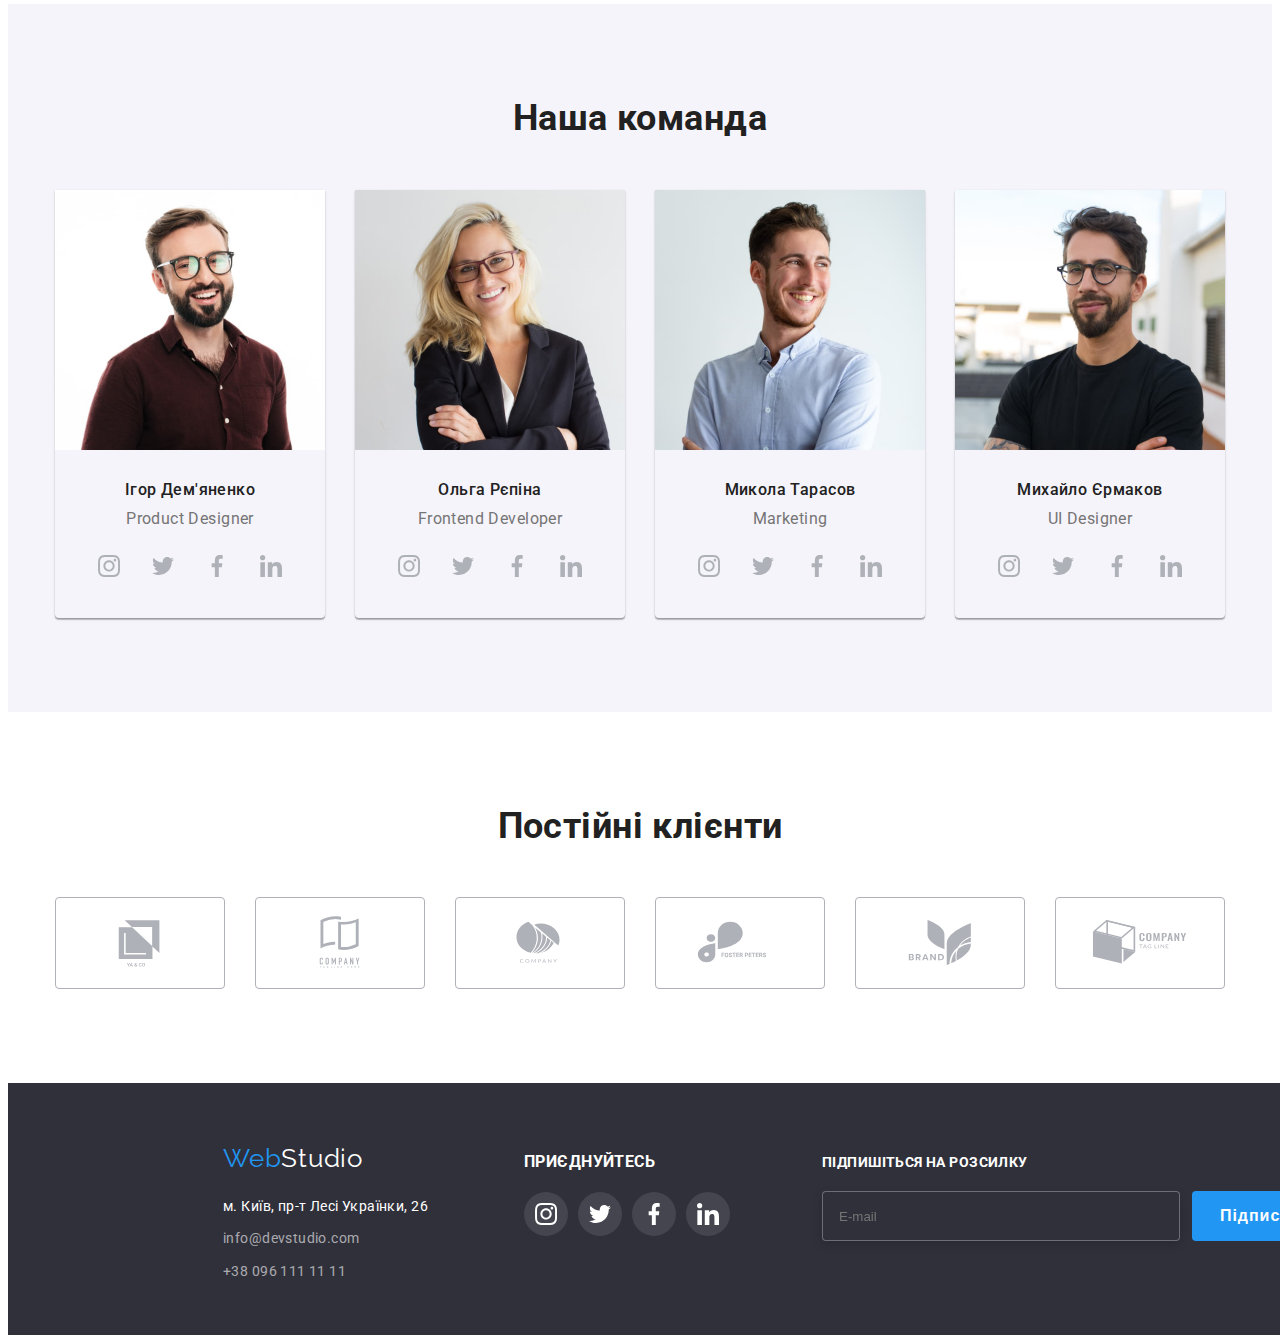
==== commit 4a88b630: "дубль два бем" ====
--- a/index.html
+++ b/index.html
@@ -21,7 +21,7 @@
   </head>
 
   <body>
-    <header class="headerr">
+    <header class="header">
       <div class="container container--flex">
         <nav class="nav">
           <a lang="en" href="./index.html" class="logo"><span class="logo__accent">Web</span>Studio</a>
@@ -53,8 +53,7 @@
     <main>
       <section class="hero">
         <h1 class="hero__title">
-          Ефективні рішення для
-          вашого бізнесу
+          Ефективні рішення для вашого бізнесу
         </h1>
         <button data-modal-open type="button" class="button button--primary">Замовити послугу</button>
       </section>
--- a/css/main.css
+++ b/css/main.css
@@ -79,7 +79,7 @@
  /*Header*/
 
 
-.link-connection {
+.connection__link {
     color: var(--primary-text-color);
     display: flex;
     padding-top: 32px;
@@ -101,18 +101,18 @@
     transition: color 250ms var(--animation);
 }
 
- .link:hover,
- .link:focus,
+ .nav__link:hover,
+ .nav__link:focus,
  .contacts:hover,
  .contacts:focus,
- .link-connection:hover,
- .link-connection:focus,
+ .connection__link:hover,
+ .connection__link:focus,
  .adress:focus,
  .adress:hover {
      color: var(--accent-color);
  }
 
-.link {
+.nav__link {
     color: var(--title-text-color);
     display: block;
     padding: 32px 3px;
@@ -134,12 +134,16 @@
     margin-right: 91px;
 }
 
-.accent {
+.logo__accent {
     color: var(--accent-color);
 }
 
+.clients__title.visually-hidden,
+.team__title.visually-hidden,
+.about__title.visually-hidden,
+.work__title.visually-hidden,
 .section-title.visually-hidden,
-.project-title.visually-hidden {
+.project__name.visually-hidden {
     position: absolute;
     width: 1px;
     height: 1px;
@@ -152,7 +156,13 @@
     overflow: hidden;
 }
 
-.section-title {
+
+
+.clients__title,
+.team__title,
+.about__title,
+.work__title,
+.about__title {
     color: var(--title-text-color);
     font-size: 36px;
     line-height: 1.16;
@@ -162,7 +172,7 @@
 }
 
 
-.headerr {
+.header {
     width: 1600px;
     height: 80px;
     margin: 0 auto;
@@ -178,38 +188,36 @@
     width: 1200px;
 }
 
-.container-box {
-    display: flex;
-    padding-left: 15px;
-    padding-right: 15px;
-    margin: 0 auto;
-    width: 1200px;
-}
-
-.connection-nav {
+.container--flex {
+    display: flex;
+   
+    
+}
+
+.connection {
     display: flex;
     margin-left: auto;
 }
 
-.ul-nav {
-    display: flex;
-}
-
-.ul-nav .item+.item {
+.nav__ul {
+    display: flex;
+}
+
+.nav__ul .nav__item+.nav__item {
     margin-left: 50px;
 }
 
 
-.connection-nav .item+.item {
+.connection .nav__item+.nav__item {
     margin-left: 30px;
 }
 
-.site-nav {
+.nav{
     display: flex;
     align-items: center;
 }
 
-.choice.current::after {
+.nav__link--choice::after {
     position: absolute;
     content: "";
     background-color: var(--accent-color);
@@ -221,7 +229,7 @@
     opacity: 1;
 }
 
-.link.current.choice {
+.nav__link.nav__link--choice {
     color: var(--accent-color);
     position: relative;
 }
@@ -232,7 +240,7 @@
  /* Hero */
 
 
- .hero-title {
+ .hero__title {
     color: var(--background-color-h1);
     font-weight: 900;
     font-size: 44px;
@@ -241,9 +249,12 @@
     text-transform: uppercase;
     margin-bottom: 30px;
     margin-top: 0;
+    max-width: 695px;
+    margin-left: auto;
+    margin-right: auto;
  }
 
- .section-hero {
+ .hero {
     background-color: var(--hero-color);
     text-align: center;
     max-width: 1600px;
@@ -264,7 +275,7 @@
 
  /* Modal */
 
- .modal-check {
+ .modal__check {
     /* appearance: none;
     position: absolute; */
     position: absolute;
@@ -329,7 +340,7 @@
     cursor: pointer;
 }
 
-.svg-exit {
+.modal__exit {
     fill: currentColor;
     width: 18px;
     height: 18px;
@@ -340,26 +351,26 @@
     color: var(--accent-color);
 }
 
-input:focus-within ~ .svg-name,
-input:focus-within ~ .svg-phone,
-input:focus-within ~ .svg-email {
+input:focus-within ~ .modal__name,
+input:focus-within ~ .modal__phone,
+input:focus-within ~ .modal__email {
     color: var(--accent-color);
 }
 
-.modal-label {
+.modal__label {
    width: 100%;
    position: relative; 
    margin-top: 10px; 
 }
 
-.form-modal {
+.modal__form {
     display: flex;
     flex-direction: column;
     align-items: center;
     padding: 40px;
 }
 
-.modal-input {
+.modal__input {
     margin-top: 4px;
     position: relative;
     width: 100%;
@@ -371,7 +382,7 @@
     margin-right: 0;
 }
 
-.modal-textarea {
+.modal__textarea {
     width: 100%;
     height: 120px;
     resize: none;
@@ -382,7 +393,7 @@
     padding: 12px 16px;
 }
 
-.modal-title { 
+.modal__title { 
     font-weight: 700;
     font-size: 20px;
     line-height: 1.15;
@@ -390,9 +401,9 @@
     color: var(--title-text-color);
 }
 
-.svg-email,
-.svg-phone,
-.svg-name {
+.modal__email,
+.modal__phone,
+.modal__name {
     fill: currentColor;
     position: absolute;
     width: 18px;
@@ -404,7 +415,7 @@
 }
 
 
-.svg-checkbox {
+.modal__svg {
     display: inline-block;
     align-items:center;
     vertical-align:sub;
@@ -416,29 +427,29 @@
     background-image: url(../img/check.svg);
 }
 
-.modal-check:checked + .svg-checkbox {
+.modal__check:checked + .modal__svg {
     background-color: var(--accent-color);
     border-color: var(--accent-color);
     background-origin: border-box;
  }
 
- .modal-check:focus + .svg-checkbox {
+ .modal__check:focus + .modal__svg {
     border: 2.5px solid var(--accent-color);
     border-radius: 2px;
     width: 16px;
     height: 15px; 
  }
 
-.modal-textarea:focus,
-.modal-input:focus,
+.modal__textarea:focus,
+.modal__input:focus,
 .href:focus {
     border: 1px solid var(--accent-color);
 }
 
 .href,
-.modal-check,
-.modal-textarea,
-.modal-input {
+.modal__check,
+.modal__textarea,
+.modal__input {
     outline: none;
     transition: border-color 250ms var(--animation);
 }
@@ -456,14 +467,14 @@
 /* Tel and mail */
 
 
-.svg-mail {
+.connection__mail {
     fill: currentColor;
     width: 16px;
     height: 12px;
     margin-right: 10px;
 }
 
-.svg-tel {
+.connection__tel {
     fill: currentColor;
     width: 10px;
     height: 16px;
@@ -475,52 +486,52 @@
 /* Наші переваги */
 
 
-.svg-work {
+.work__svg {
     fill: currentColor;
     width: 70px;
     height: 70px;
     margin: 25px 100px;
 }
 
-.icon-astronaut,
-.icon-diagram,
-.icon-antenna,
-.icon-clock {
+.work__items--astronaut,
+.work__items--diagram,
+.work__items--antenna,
+.work__items--clock {
     background-color: var(--background-color);
     width: 270px;
     height: 120px;
     border-radius: 4px;
 }
 
-.section-work {
+.work {
     padding-top: 94px;
     padding-bottom: 0;
     height: 342px;
 }
 
-.flex-text:nth-child(4n) {
+.work__items:nth-child(4n) {
     margin-right: 0;
 }
 
-.work-flex {
-    display: flex;
-}
-
-.flex-text {
+.work__ul {
+    display: flex;
+}
+
+.work__items {
     width: 270px;
     margin-right: 30px;
 }
 
-.work-flex {
-    display: flex;
-}
-
-.flex-text {
+.work__ul {
+    display: flex;
+}
+
+.work__items {
     width: 270px;
     margin-right: 30px;
 }
 
-.work-title {
+.work__virtues {
     color: var(--title-text-color);
     font-size: 14px;
     line-height: 1.14;
@@ -529,7 +540,7 @@
     margin-bottom: 10px;
 }
 
-.work-text {
+.work__text {
     line-height: 1.7;
     margin-top: 0px;
     margin-bottom: 0;
@@ -540,7 +551,7 @@
 /* Чим займаємось */
 
 
-.about-flex {
+.about__ul {
     display: flex;
     justify-content: space-between;
 }
@@ -551,7 +562,7 @@
     justify-content: center;
 }
 
-.title-position {
+.about__text{
     position: absolute;
     color: var(--border-color); 
     font-weight: 700;
@@ -568,13 +579,13 @@
     justify-content: center;
 }
 
-.flex-img {
+.about__item {
     position: relative;
     width: 370px;
     height: 294px;
 }
 
-.section-about {
+.about {
     padding-top: 94px;
     padding-bottom: 94px;
 }
@@ -585,7 +596,7 @@
 /* Team */
 
 
-.team-name {
+.team__name {
     color: var(--title-text-color);
     font-weight: 500;
     font-size: 16px;
@@ -595,7 +606,7 @@
     text-align: center;
 }
 
-.team-position {
+.team__position {
     font-size: 16px;
     line-height: 1.19;
     text-align: center;
@@ -604,16 +615,16 @@
 }
 
 
-.section-team {
+.team {
     background-color: var(--background-color);
     padding-top: 94px;
     padding-bottom: 94px;
 }
 
-.icon-link,
-.icon-face,
-.icon-twit,
-.icon-insta {
+.internet__link,
+.internet__face,
+.internet__twit,
+.internet__insta {
     display: flex;
     align-items: center;
     justify-content: center;
@@ -625,31 +636,31 @@
     background-color 250ms var(--animation);
 }
 
-.insta:hover,
-.twit:hover,
-.face:hover,
-.linked:hover,
-.insta:focus,
-.twit:focus,
-.face:focus,
-.linked:focus,
-.icon-link:focus,
-.icon-face:focus,
-.icon-twit:focus,
-.icon-insta:focus,
-.icon-link:hover,
-.icon-face:hover,
-.icon-twit:hover,
-.icon-insta:hover {
+.network__insta:hover,
+.network__twit:hover,
+.network__face:hover,
+.network__linked:hover,
+.network__insta:focus,
+.network__twit:focus,
+.network__face:focus,
+.network__linked:focus,
+.internet__link:focus,
+.internet__face:focus,
+.internet__twit:focus,
+.internet__insta:focus,
+.internet__link:hover,
+.internet__face:hover,
+.internet__twit:hover,
+.internet__insta:hover {
     color:var(--background-color-h1);
     background-color: var(--accent-color);
 }
 
 
-.icon-link:focus,
-.icon-face:focus,
-.icon-twit:focus,
-.icon-insta:focus {
+.internet__link:focus,
+.internet__face:focus,
+.internet__twit:focus,
+.internet__insta:focus {
     outline: none;
 }
 
@@ -661,20 +672,20 @@
     margin-top: 11px;   */
 }
 
-.icon-insta {
+.internet__insta {
     margin-right: 10px;
     margin-left: 32px;
 }
 
-.team-flex {
-    display: flex;
-}
-
-.flex-name:nth-child(4n) {
+.team__ul {
+    display: flex;
+}
+
+.team__item:nth-child(4n) {
     margin-right: 0;
 }
 
-.flex-name {
+.team__item {
     width: 270px;
     padding-bottom: 30px;
     margin-right: 30px;
@@ -688,18 +699,18 @@
 /* Clients */
 
 
-.section-clients {
+.clients {
     padding-top: 94px;
     padding-bottom: 94px;
 }
 
-.svg-clients {
+.clients__svg {
     fill: #AFB1B8;
     width: 106px;
     height: 60px;
 }
 
-.flex-pic {
+.clients__item {
     display: flex;
     justify-content: center;
     align-items: center;
@@ -711,7 +722,7 @@
     transition: border-color 250ms var(--animation);
 }
 
-.clients {
+.clients__link {
     display: flex;
     width: 100%;
     height: 100%;
@@ -720,29 +731,26 @@
     /* padding: 15px 30px; */
     color: var(--clients-color);
     transition: color 250ms var(--animation);
-}
-
-
-.clients:hover,
-.clients:focus {
+    outline: none;
+    border-radius: 4px;
+}
+
+
+.clients__link:hover,
+.clients__link:focus {
     border-color: var(--accent-color);
     outline: 1px solid #2196F3;
 }
 
 
-.clients:hover .svg-clients,
-.clients:focus .svg-clients {
+.clients__link:hover .clients__svg,
+.clients__link:focus .clients__svg {
     fill: var(--accent-color);
 }
 
 
-.clients {
-    outline: none;
-    border-radius: 4px;
-}
-
-
-.clients-flex {
+
+.clients__ul {
     display: flex;
     justify-content: space-between;
 }
@@ -753,7 +761,7 @@
 /* Button */
 
 
-.button.primary {
+.button--primary{
     color: var(--background-color-h1);
     background-color: var(--accent-color);
     min-width: 216px;
@@ -786,7 +794,7 @@
     /* можно об'єднати з нижнім ботом */
 }
 
-.form-button {
+.letter__button {
     color: var(--background-color-h1);
     background-color: var(--accent-color);
     margin: 0;
@@ -825,9 +833,9 @@
     filter 250ms var(--animation);
 }
 
-.form-button:hover,
-.form-button:focus,
-.form-button:hover,
+.letter__button:hover,
+.letter__button:focus,
+.letter__button:hover,
 .form-but:hover,
 .form-but:focus,
 .button:hover,
@@ -854,7 +862,7 @@
     
 }
 
-.form-button:active,
+.letter__button:active,
 .button:active {
     box-shadow: inset 3px 3px 3px 3px hsla(0, 0%, 0%, .3);
 }
@@ -957,7 +965,7 @@
     opacity: 1;
 }
 
-.project-title {
+.project__name {
     color: var(--title-text-color);
     font-size: 18px;
     line-height: 2;
@@ -966,7 +974,7 @@
 }
 
 
-.section-project {
+.project {
     padding-top: 94px;
     padding-bottom: 94px;
 }
@@ -990,38 +998,51 @@
 
 
 .footerr {
-    display: flex;
     width: 1600px;
     height: 252px;
     margin-left: auto;
     margin-right: auto;
     background-color: var(--hero-color);
-    align-items:baseline;
-}
-.box-footer {
-    margin-left: 215px;
-}
+}
+
+.container--box {
+    display: flex;
+    align-items: baseline;
+}
+
+.letter__field {
+    display: flex;
+    align-items: center;
+}
+
+.network{
+    display: flex;
+    width: 205px;
+    flex-wrap: wrap;
+    margin-left: 70px;
+}
+
+.network__ul {
+    display: flex;
+}
+
+
 
 .footerr .logo {
     color: var(--background-color-h1);
 }
 
-.form-input {
+.letter__input {
     outline: none;
 }
 
-.form-input:focus {
+.letter__input:focus {
     border: 1px solid var(--accent-color);
     transition: border-color 250ms var(--animation);
 }
 
-.conteiner-networks {
-    display: flex;
-    flex-direction: column;
-    margin-left: 70px;
-}
-
-.foot-title {
+
+.network__title {
     color: var(--background-color-h1);
     font-weight: 700;
     line-height: 1.15;
@@ -1039,10 +1060,10 @@
     display: inline-block;
 }
 
-.insta,
-.twit,
-.face,
-.linked {
+.network__insta,
+.network__twit,
+.network__face,
+.network__linked {
     display: flex;
     align-items: center;
     justify-content: center;
@@ -1054,35 +1075,32 @@
     transition: background-color 250ms var(--animation);
 }
 
-.icon-enet {
+.internet {
     display: flex;
    
 }
 
-.insta,
-.face,
-.twit,
-.icon-twit,
-.icon-face {
+.network__insta,
+.network__face,
+.network__twit,
+.internet__twit,
+.internet__face{
     margin-right: 10px;
 }
 
-.icon-link {
+.internet__link {
     margin-right: 32px;
 }
 
-.form-field {
-    display: flex;
-    align-items: center;
-}
-
-.form {
+
+
+.letter {
     width: 570px;
     margin-top: 72px;
     margin-left: 93px;
 }
 
-.form-input {
+.letter__input {
     margin-right: 12px;
     width: 358px;
     height: 50px;
@@ -1093,7 +1111,7 @@
     background-color: var(--hero-color);
 }
 
-.form-title {
+.letter__title {
     margin: 0px 0px 20px;  
     font-weight: 700;
     font-size: 14px;
@@ -1102,20 +1120,20 @@
     color: var(--background-color-h1);
 }
 
-.svg-send {
+.letter__svg {
    margin-left: 10px;
    width: 24px;
    height: 24px;
 }
 
-.insta,
-.twit,
-.face,
-.linked {
+.network__insta,
+.network__twit,
+.network__face,
+.network__linked {
     outline: none;
     
 }
 
-.form-field .form-input:focus {
+.letter__field .letter__input:focus {
     color: white;
 }
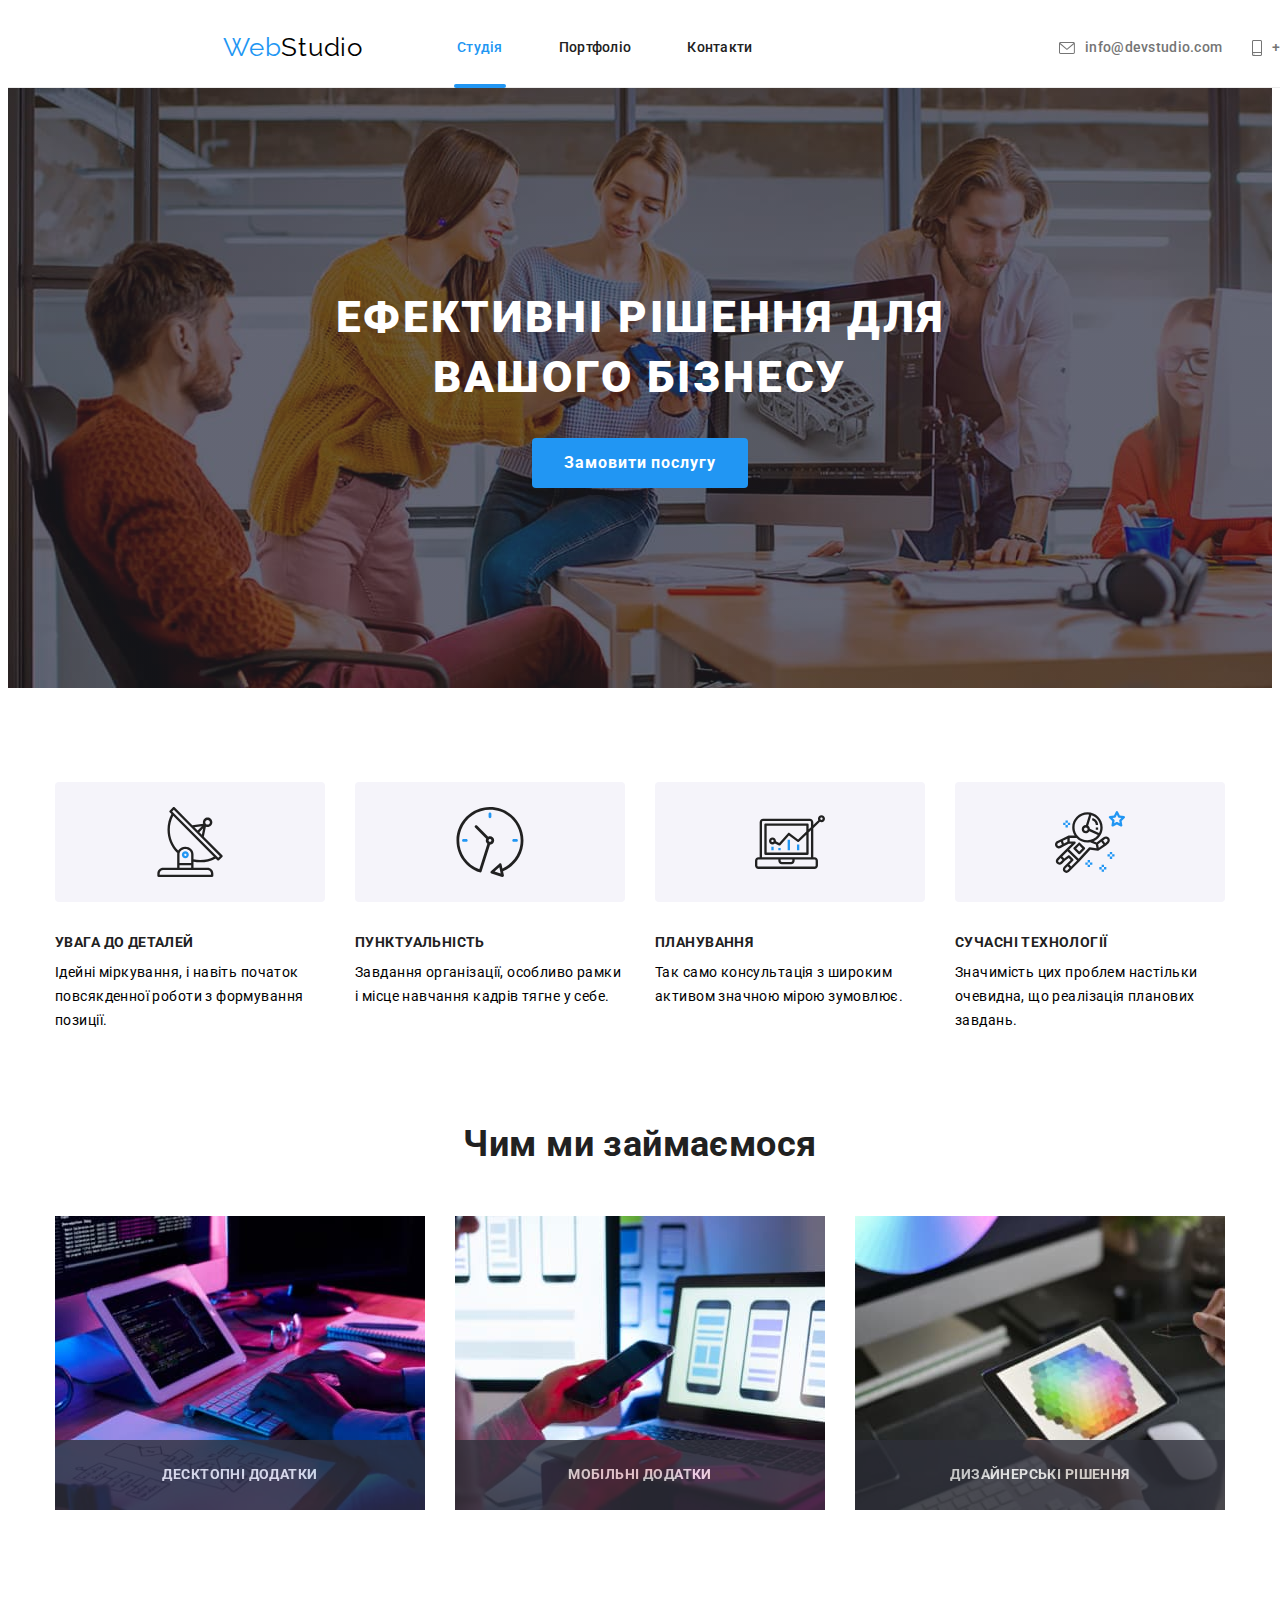
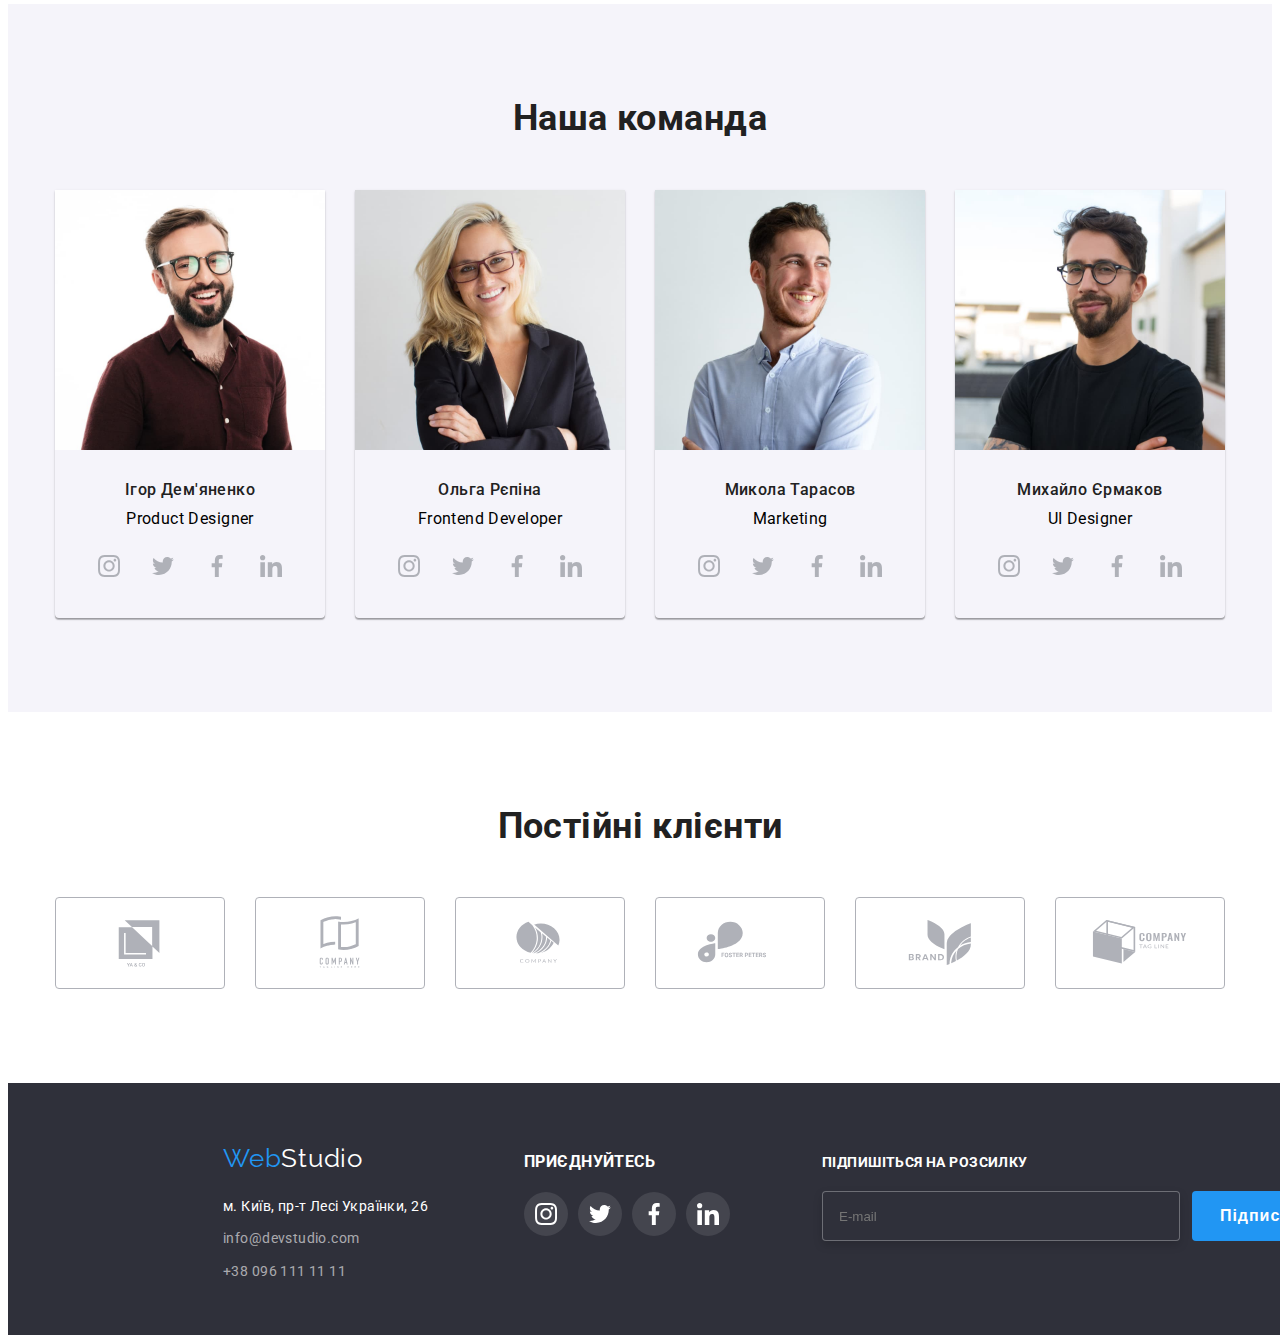
==== commit 52edb098: "sass" ====
--- a/index.html
+++ b/index.html
@@ -17,7 +17,7 @@
       crossorigin="anonymous"
       referrerpolicy="no-referrer"
     />
-    <link rel="stylesheet" href="./css/main.css" />
+    <link rel="stylesheet" href="./css/main.min.css" />
   </head>
 
   <body>
--- a/css/main.min.css
+++ b/css/main.min.css
@@ -0,0 +1 @@
+body{color:var(--primary-text-color);background-color:var(--background-color-h1);font-family:Roboto,sans-serif;font-size:14px;letter-spacing:.03em}ul{list-style:none;margin:0;padding-left:0;padding-right:0}a{text-decoration:none}pre{margin:0}html{box-sizing:border-box}*,*::before,*::after{box-sizing:border-box}h1,h2,h3,h4,h5,h6,p{margin:0}img{display:block;max-width:100%;height:auto}button{outline:none}.clients__title.visually-hidden,.team__title.visually-hidden,.about__title.visually-hidden,.work__title.visually-hidden,.section-title.visually-hidden,.project__name.visually-hidden{position:absolute;width:1px;height:1px;margin:-1px;border:0;padding:0;white-space:nowrap;clip-path:inset(100%);clip:rect(0 0 0 0);overflow:hidden}.modal__check{position:absolute;width:1px;height:1px;margin:-1px;border:0;padding:0;clip:rect(0 0 0 0);overflow:hidden}.header{width:1600px;height:80px;margin:0 auto;border-bottom-width:1px;border-bottom-style:solid;border-bottom-color:#ececec}.connection__link{color:#757575;display:flex;padding-top:32px;padding-bottom:32px;font-weight:500;line-height:1.14;letter-spacing:.02em;text-decoration:none;align-items:center;transition:color 250ms cubic-bezier(0.4, 0, 0.2, 1)}.contacts{line-height:1.7;color:rgba(255,255,255,.6);font-style:normal;margin-top:9px;display:inline-block;transition:color 250ms cubic-bezier(0.4, 0, 0.2, 1)}.nav__link:hover,.nav__link:focus,.contacts:hover,.contacts:focus,.connection__link:hover,.connection__link:focus,.adress:focus,.adress:hover{color:#2196f3}.nav__link{color:#212121;display:block;padding:32px 3px;padding-bottom:32px;font-weight:500;line-height:1.14;text-decoration:none;letter-spacing:.02em;transition:color 250ms cubic-bezier(0.4, 0, 0.2, 1)}.logo{color:#000;font-family:Raleway,sans-serif;font-size:26px;line-height:1.2;letter-spacing:.03em;text-decoration:none;margin-right:91px}.logo__accent{color:#2196f3}.connection__mail{fill:currentColor;width:16px;height:12px;margin-right:10px}.connection__tel{fill:currentColor;width:10px;height:16px;margin-right:10px}.clients__title,.team__title,.about__title,.work__title,.about__title{color:#212121;font-size:36px;line-height:1.16;text-align:center;margin-top:0;margin-bottom:50px}.container{padding-left:15px;padding-right:15px;margin:0 auto;width:1200px}.container--flex{display:flex}.connection{display:flex;margin-left:auto}.nav__ul{display:flex}.nav__ul .nav__item+.nav__item{margin-left:50px}.connection .nav__item+.nav__item{margin-left:30px}.nav{display:flex;align-items:center}.nav__link--choice::after{position:absolute;content:"";background-color:#2196f3;width:100%;height:4px;bottom:0;left:0;border-radius:2px;opacity:1}.nav__link.nav__link--choice{color:#2196f3;position:relative}.hero__title{color:#fff;font-weight:900;font-size:44px;line-height:1.36;letter-spacing:.06em;text-transform:uppercase;margin-bottom:30px;margin-top:0;max-width:695px;margin-left:auto;margin-right:auto}.hero{background-color:#2f303a;text-align:center;max-width:1600px;width:100%;height:600px;padding-top:200px;padding-bottom:200px;margin-left:auto;margin-right:auto;background-image:linear-gradient(rgba(47, 48, 58, 0.4), rgba(47, 48, 58, 0.4)),url(../img/hero.jpg)}.backdrop{position:fixed;top:0;left:0;width:100%;height:100%;z-index:1;background-color:rgba(0,0,0,.2);opacity:1;transition:opacity 250ms cubic-bezier(0.4, 0, 0.2, 1)}.backdrop.is-hidden .modal{transform:translate(-50%, -50%) scale(0.8)}.backdrop.is-hidden{opacity:0;pointer-events:none}.modal{position:absolute;width:528px;height:581px;transform:translate(-50%, -50%) scale(1);top:50%;left:50%;background-color:#fff;box-shadow:0px 1px 3px rgba(0,0,0,.12),0px 1px 1px rgba(0,0,0,.14),0px 2px 1px rgba(0,0,0,.2);border-radius:4px}.button-svg{position:absolute;display:flex;align-items:center;justify-content:center;padding:0;right:8px;top:8px;border-radius:50%;width:30px;height:30px;transition:color 250ms cubic-bezier(0.4, 0, 0.2, 1);border-color:rgba(0,0,0,.1);background-color:#fff;cursor:pointer}.modal__exit{fill:currentColor;width:18px;height:18px}.button-svg:hover,.button-svg:focus{color:#2196f3}input:focus-within~.modal__name,input:focus-within~.modal__phone,input:focus-within~.modal__email{color:#2196f3}.modal__label{width:100%;position:relative;margin-top:10px}.modal__form{display:flex;flex-direction:column;align-items:center;padding:40px}.modal__input{margin-top:4px;position:relative;width:100%;height:40px;border:1px solid rgba(33,33,33,.2);border-radius:4px;padding-left:42px;margin-left:0;margin-right:0}.modal__textarea{width:100%;height:120px;resize:none;border:1px solid rgba(33,33,33,.2);border-radius:4px;margin-top:4px;margin-bottom:17px;padding:12px 16px}.modal__title{font-weight:700;font-size:20px;line-height:1.15;text-align:center;color:#212121}.modal__email,.modal__phone,.modal__name{fill:currentColor;position:absolute;width:18px;height:18px;bottom:11px;left:12px;color:#212121;transition:fill 250ms cubic-bezier(0.4, 0, 0.2, 1)}.modal__svg{display:inline-block;align-items:center;vertical-align:sub;border:2px solid #212121;border-radius:2px;margin-right:7px;width:16px;height:15px;background-image:url(../img/check.svg)}.modal__check:checked+.modal__svg{background-color:#2196f3;border-color:#2196f3;background-origin:border-box}.modal__check:focus+.modal__svg{border:2.5px solid #2196f3;border-radius:2px;width:16px;height:15px}.modal__textarea:focus,.modal__input:focus,.modal__link:focus{border:1px solid #2196f3}.modal__link,.modal__check,.modal__textarea,.modal__input{outline:none;transition:border-color 250ms cubic-bezier(0.4, 0, 0.2, 1)}.modal__link{color:#2196f3;text-decoration:underline}.work__svg{fill:currentColor;width:70px;height:70px;margin:25px 100px}.work__items--astronaut,.work__items--diagram,.work__items--antenna,.work__items--clock{background-color:#f5f4fa;width:270px;height:120px;border-radius:4px}.work{padding-top:94px;padding-bottom:0;height:342px}.work__items:nth-child(4n){margin-right:0}.work__ul{display:flex}.work__items{width:270px;margin-right:30px}.work__ul{display:flex}.work__items{width:270px;margin-right:30px}.work__virtues{color:#212121;font-size:14px;line-height:1.14;text-transform:uppercase;margin-top:30px;margin-bottom:10px}.work__text{line-height:1.7;margin-top:0px;margin-bottom:0}.about{padding-top:94px;padding-bottom:94px}.about__item{position:relative;width:370px;height:294px}.about__ul{display:flex;justify-content:space-between}.position-img{position:relative;display:flex;justify-content:center}.about__text{position:absolute;color:#eee;font-weight:700;line-height:1.14;text-transform:uppercase;bottom:0;margin:0;width:100%;height:70px;opacity:.8;background-color:#2f303a;display:flex;align-items:center;justify-content:center}.team__name{color:#212121;font-weight:500;font-size:16px;line-height:1.19;margin-top:30px;margin-bottom:10px;text-align:center}.team__position{font-size:16px;line-height:1.19;text-align:center;margin-bottom:16px;margin-top:10px}.team{background-color:#f5f4fa;padding-top:94px;padding-bottom:94px}.internet__link,.internet__face,.internet__twit,.internet__insta{display:flex;align-items:center;justify-content:center;color:#afb1b8;width:44px;height:44px;border-radius:50%;transition:color 250ms cubic-bezier(0.4, 0, 0.2, 1),background-color 250ms cubic-bezier(0.4, 0, 0.2, 1)}.network__insta:hover,.network__twit:hover,.network__face:hover,.network__linked:hover,.network__insta:focus,.network__twit:focus,.network__face:focus,.network__linked:focus,.internet__link:focus,.internet__face:focus,.internet__twit:focus,.internet__insta:focus,.internet__link:hover,.internet__face:hover,.internet__twit:hover,.internet__insta:hover{color:#fff;background-color:#2196f3}.internet__link:focus,.internet__face:focus,.internet__twit:focus,.internet__insta:focus{outline:none}.svg{fill:currentColor;width:22px;height:22px}.internet__insta{margin-right:10px;margin-left:32px}.team__ul{display:flex}.team__item:nth-child(4n){margin-right:0}.team__item{width:270px;padding-bottom:30px;margin-right:30px;border-radius:0px 0px 4px 4px;box-shadow:0px 1px 3px rgba(0,0,0,.12),0px 1px 1px rgba(0,0,0,.14),0px 2px 1px rgba(0,0,0,.2)}.clients{padding-top:94px;padding-bottom:94px}.clients__svg{fill:#afb1b8;width:106px;height:60px}.clients__item{display:flex;justify-content:center;align-items:center;width:170px;height:92px;border-radius:4px;border:1px solid;border-color:#afb1b8;transition:border-color 250ms cubic-bezier(0.4, 0, 0.2, 1)}.clients__link{display:flex;width:100%;height:100%;justify-content:center;align-items:center;color:#afb1b8;transition:color 250ms cubic-bezier(0.4, 0, 0.2, 1);outline:none;border-radius:4px}.clients__link:hover,.clients__link:focus{border-color:#2196f3;outline:1px solid #2196f3}.clients__link:hover .clients__svg,.clients__link:focus .clients__svg{fill:#2196f3}.clients__ul{display:flex;justify-content:space-between}.button{color:#212121;height:38px;min-width:67px;padding:6px 22px;font-family:inherit;background-color:var(--background-color);border-radius:4px;border:none;font-weight:500;font-size:16px;line-height:1.62;text-align:center;cursor:pointer;transition:color 250ms cubic-bezier(0.4, 0, 0.2, 1),background-color 250ms cubic-bezier(0.4, 0, 0.2, 1),filter 250ms cubic-bezier(0.4, 0, 0.2, 1)}.form-but{color:#fff;background-color:#2196f3;margin-top:30px;width:200px;height:50px;border-radius:4px;font-weight:700;font-size:16px;line-height:1.87;letter-spacing:.06em;display:flex;align-items:center;justify-content:center;border:none;cursor:pointer}.letter__button{color:#fff;background-color:#2196f3;margin:0;padding:0;width:200px;height:50px;border-radius:4px;font-weight:700;font-size:16px;line-height:1.87;letter-spacing:.06em;display:flex;align-items:center;justify-content:center;border:none;cursor:pointer}.button.button--primary{color:#fff;background-color:#2196f3;min-width:216px;height:50px;border-radius:4px;font-weight:700;font-size:16px;line-height:1.87;text-align:center;letter-spacing:.06em}.letter__button:hover,.letter__button:focus,.form-but:hover,.form-but:focus,.button:hover,.button:focus{color:#fff;background-color:#2196f3;filter:drop-shadow(0px 4px 4px rgba(0, 0, 0, 0.25))}.button--active{color:#fff;background-color:#2196f3;filter:drop-shadow(0px 4px 4px rgba(0, 0, 0, 0.25))}.letter__button:active,.button:active{box-shadow:inset 3px 3px 3px 3px rgba(0,0,0,.3)}.project__ul{display:flex;flex-wrap:wrap;justify-content:space-between}.project__animation{position:relative;overflow:hidden}.project__item:hover .project__overlay{opacity:1;transform:translateY(0)}.project__about{display:inline-block;padding:63px 24px;margin:0;width:370px;height:294px;font-size:18px;line-height:1.55;color:#fff}.project__overlay{position:absolute;width:100%;height:100%;top:0px;right:0px;transform:translateY(100%);opacity:0;transition:opacity 250ms cubic-bezier(0.4, 0, 0.2, 1),transform 250ms cubic-bezier(0.4, 0, 0.2, 1);background-color:rgba(33,150,243,.9)}.project__topic{padding:20px 24px}.project__item{margin-bottom:30px;position:relative;width:370px;display:flex;justify-content:center;transition:box-shadow 250ms cubic-bezier(0.4, 0, 0.2, 1);border-bottom-width:1px;border-bottom-style:solid;border-bottom-color:#eee;border-right-width:1px;border-right-style:solid;border-right-color:#eee;border-left-width:1px;border-left-style:solid;border-left-color:#eee}.project__item:hover{box-shadow:1px 4px 6px rgba(181,73,73,.16),0px 4px 4px rgba(0,0,0,.06),0px 1px 1px rgba(0,0,0,.12)}.project__link:focus{box-shadow:1px 4px 6px rgba(181,73,73,.16),0px 4px 4px rgba(0,0,0,.06),0px 1px 1px rgba(0,0,0,.12)}.project__link:focus .project__overlay{opacity:1;transform:translateY(0)}.project__link{outline:none}.project__item:nth-last-child(-n+3){margin-bottom:0}.project__item:hover .project__overlay{opacity:1}.project__title,.project__name{color:#212121;font-size:18px;line-height:2;letter-spacing:.06em;margin:0}.flex__inp{margin-right:8px}.ul{display:flex;justify-content:center;margin-bottom:50px}.project{padding-top:94px;padding-bottom:94px}.project__paragraph{color:#757575;font-size:16px;line-height:1.88;margin-top:4px;margin-bottom:0}.no-gap{display:block}.footerr{width:1600px;height:252px;margin-left:auto;margin-right:auto;background-color:#2f303a}.container--box{display:flex;align-items:baseline}.letter__field{display:flex;align-items:center}.network{display:flex;width:205px;flex-wrap:wrap;margin-left:70px}.network__ul{display:flex}.footerr .logo{color:#fff}.letter__input{outline:none}.letter__input:focus{border:1px solid #2196f3;transition:border-color 250ms cubic-bezier(0.4, 0, 0.2, 1)}.network__title{color:#fff;font-weight:700;line-height:1.15;text-transform:uppercase;margin-bottom:20px;margin-top:0}.adress{color:#fff;font-style:normal;line-height:1.7;text-decoration:none;margin-top:20px;display:inline-block}.network__insta,.network__twit,.network__face,.network__linked{display:flex;align-items:center;justify-content:center;color:#fff;width:44px;height:44px;border-radius:50%;background-color:rgba(255,255,255,.1);transition:background-color 250ms cubic-bezier(0.4, 0, 0.2, 1)}.internet{display:flex}.network__insta,.network__face,.network__twit,.internet__twit,.internet__face{margin-right:10px}.internet__link{margin-right:32px}.letter{width:570px;margin-top:72px;margin-left:93px}.letter__input{margin-right:12px;width:358px;height:50px;padding:15px 16px;border:1px solid rgba(255,255,255,.3);filter:drop-shadow(0px 4px 4px rgba(0, 0, 0, 0.15));border-radius:4px;background-color:#2f303a}.letter__title{margin:0px 0px 20px;font-weight:700;font-size:14px;line-height:1.14;text-transform:uppercase;color:#fff}.letter__svg{margin-left:10px;width:24px;height:24px}.network__insta,.network__twit,.network__face,.network__linked{outline:none}.letter__field .letter__input:focus{color:#fff}/*# sourceMappingURL=main.min.css.map */